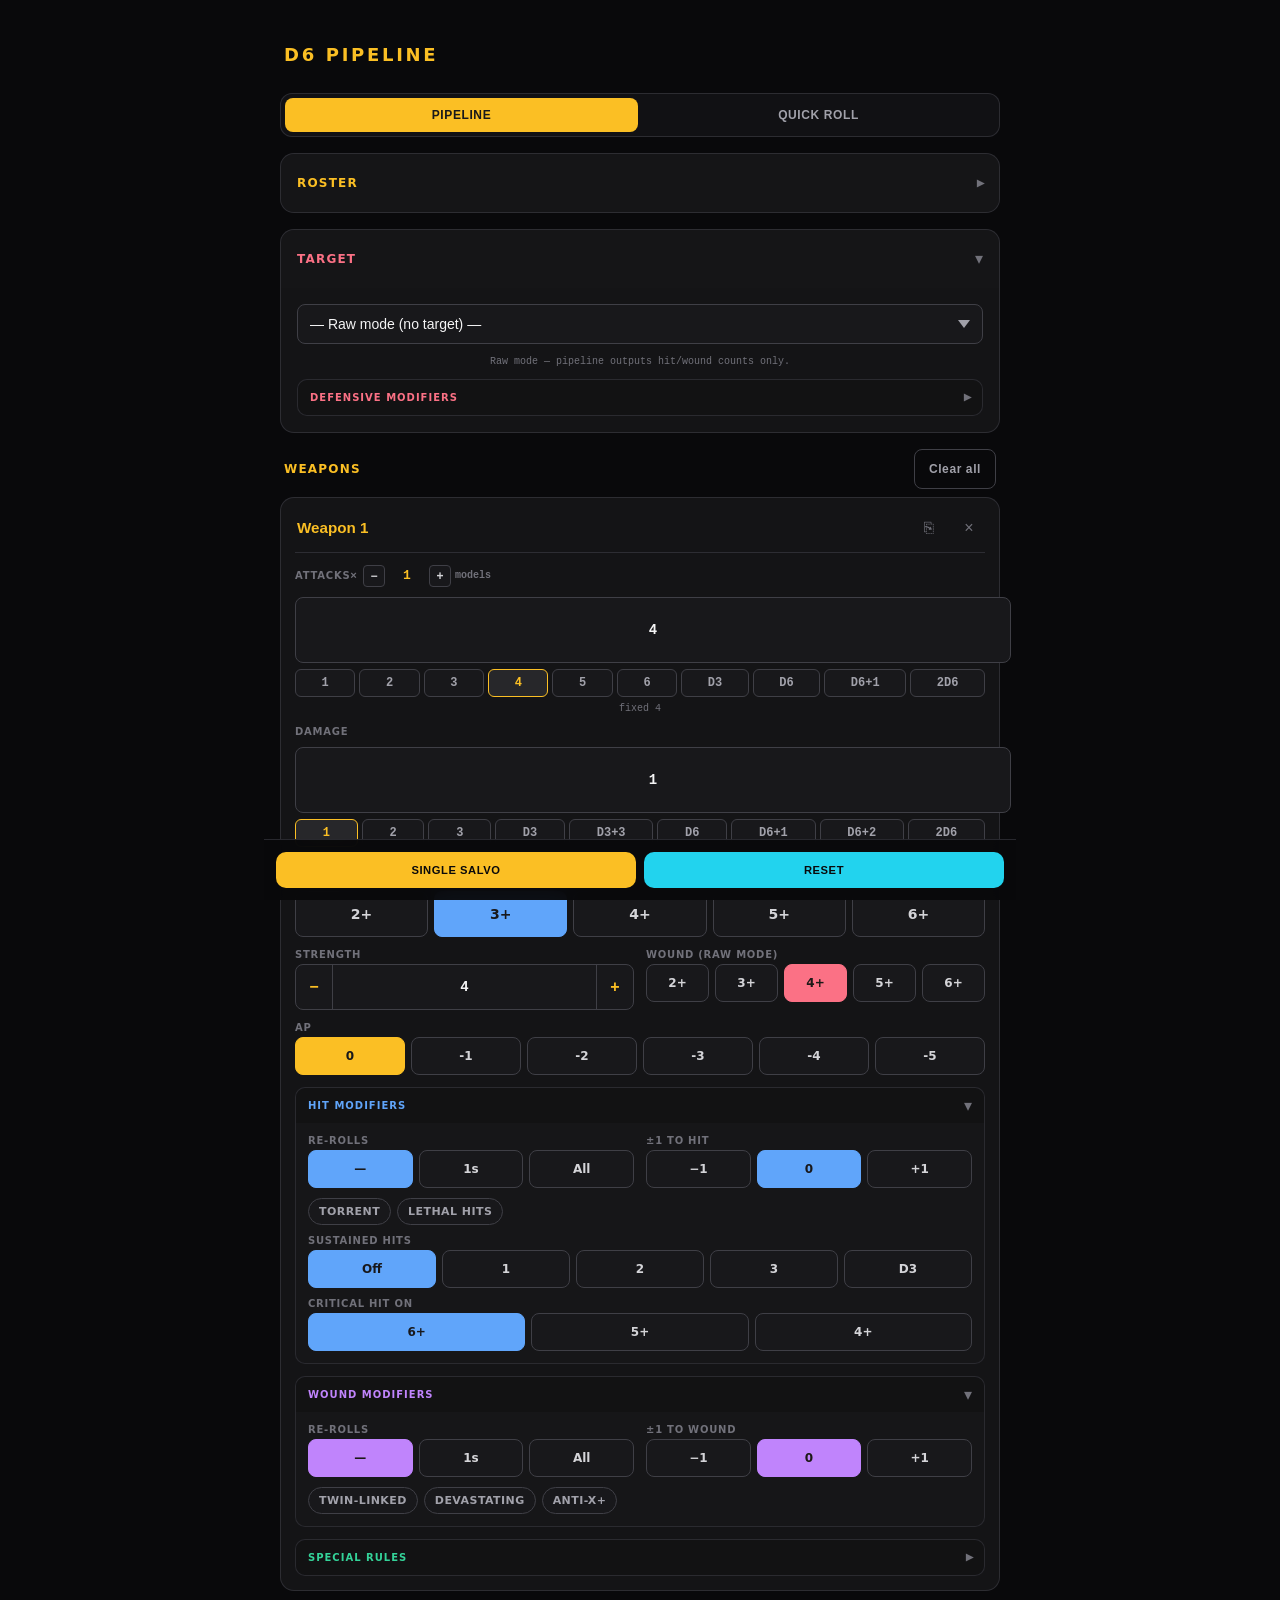
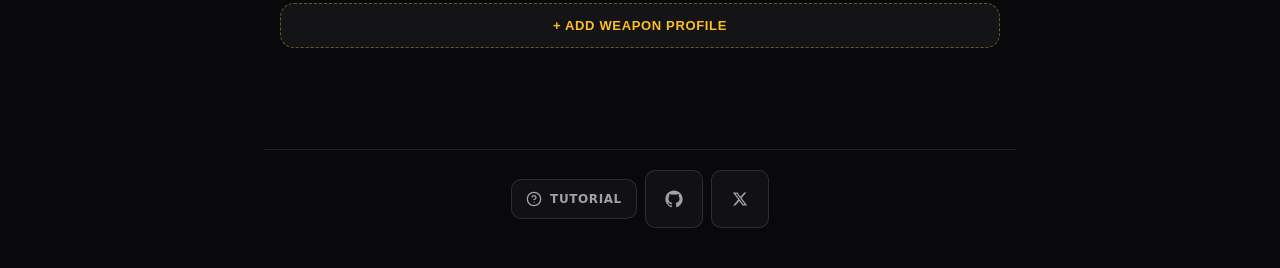
==== index.html @ 372cda3c "fix: icon" ====
<!DOCTYPE html>
<html lang="en">
<head>
  <meta charset="UTF-8">
  <meta name="viewport" content="width=device-width, initial-scale=1.0, viewport-fit=cover">
  <meta name="theme-color" content="#09090b">
  <title>D6 Pipeline — Dice & Damage</title>

  <!-- Browser-tab favicon: SVG for modern browsers, PNG fallback. -->
  <link rel="icon" type="image/svg+xml" href="favicon.svg">
  <link rel="icon" type="image/png" sizes="32x32" href="favicon-32.png">

  <!-- iOS / iPadOS "Add to Home Screen" icon. Apple ignores SVG here and
       applies its own corner mask, so the source is the full-bleed PNG. -->
  <link rel="apple-touch-icon" sizes="180x180" href="icon-180.png">

  <!-- Android Chrome reads the manifest for home-screen install. -->
  <link rel="manifest" href="site.webmanifest">

  <!-- Title shown under the iOS home-screen icon. -->
  <meta name="apple-mobile-web-app-title" content="D6 Pipeline">
  <meta name="apple-mobile-web-app-capable" content="yes">
  <meta name="apple-mobile-web-app-status-bar-style" content="black-translucent">

  <link rel="stylesheet" href="styles.css">
</head>
<body class="minimal-scrollbar">

<main style="max-width: 720px; margin: 0 auto; padding: 1rem;">
  <header style="display:flex; align-items:center; justify-content:space-between; padding: .5rem .25rem 1rem;">
    <h1 style="font-size: 1.125rem; font-weight: 900; letter-spacing: 0.15em; text-transform: uppercase; color: #fbbf24;">D6&nbsp;Pipeline</h1>
  </header>

  <!-- Tabs -->
  <div class="tab-bar" role="tablist" style="margin-bottom: 1rem;">
    <button class="tab-button" data-tab="pipeline" data-active="true" onclick="switchTab('pipeline')">Pipeline</button>
    <button class="tab-button" data-tab="quickroll" data-active="false" onclick="switchTab('quickroll')">Quick Roll</button>
  </div>

  <!-- ===================================================================
       PIPELINE TAB
  ==================================================================== -->
  <div class="tab-panel" data-tab="pipeline" data-active="true">

    <!-- Roster -->
    <section class="section" data-collapsible data-collapsed="true" style="margin-bottom: 1rem;">
      <div class="section-header" onclick="toggleSection(this)">
        <h2>Roster</h2>
        <span class="section-chevron">▾</span>
      </div>
      <div class="section-body">
        <div class="roster-bar">
          <input type="text" id="rosterNameInput" class="text-input" placeholder="e.g. Intercessor Squad" autocomplete="off">
          <div style="display:flex; gap:.375rem;">
            <button class="btn btn-primary" onclick="saveCurrentRoster()">Save</button>
            <button class="btn btn-danger" onclick="deleteCurrentRoster()" title="Delete selected roster">×</button>
          </div>
          <select id="savedRostersSelect" class="select-input" onchange="loadSelectedRoster()">
            <option value="" disabled selected>— Load saved roster —</option>
          </select>
        </div>
      </div>
    </section>

    <!-- Target -->
    <section class="section" data-collapsible data-collapsed="false" style="margin-bottom: 1rem;">
      <div class="section-header" onclick="toggleSection(this)">
        <h2 style="color:#fb7185;">Target</h2>
        <span class="section-chevron">▾</span>
      </div>
      <div class="section-body" style="display:flex; flex-direction:column; gap:.75rem;">
        <div style="display:flex; flex-wrap:wrap; gap:.5rem;">
          <select id="targetUnitSelect" class="select-input" style="flex:1; min-width:180px;" onchange="updateTargetUi()">
            <option value="none">— Raw mode (no target) —</option>
            <!-- Sample presets injected from data/sample-targets.js -->
            <option value="custom">— Custom unit —</option>
          </select>
          <select id="unitSizeSelect" class="select-input" hidden style="flex:1; min-width:140px;" onchange="updateTargetUi()"></select>
        </div>

        <div id="targetStatsDisplay" class="tiny mono muted" style="text-align:center;">Raw mode — pipeline outputs hit/wound counts only.</div>

        <div id="customUnitPanel" hidden style="background: rgba(24,24,27,.6); border: 1px dashed rgba(251,113,133,.3); border-radius: .625rem; padding: .75rem;">
          <div class="grid-3">
            <div>
              <label class="field-label">Name</label>
              <input type="text" id="custName" class="text-input" value="Custom Target">
            </div>
            <div>
              <label class="field-label">Toughness</label>
              <input type="number" id="custT" class="text-input" value="4" min="1" max="20">
            </div>
            <div>
              <label class="field-label">Save +</label>
              <input type="number" id="custSv" class="text-input" value="4" min="2" max="6">
            </div>
            <div>
              <label class="field-label">Invul +</label>
              <input type="number" id="custInv" class="text-input" value="0" min="0" max="6">
            </div>
            <div>
              <label class="field-label">Wounds</label>
              <input type="number" id="custW" class="text-input" value="1" min="1" max="30">
            </div>
            <div>
              <label class="field-label">Classification</label>
              <select id="custType" class="select-input" onchange="toggleCustomSizeField()">
                <option value="squad">Infantry Squad</option>
                <option value="single">Vehicle / Monster</option>
              </select>
            </div>
            <div id="custSizeDiv">
              <label class="field-label">Model Count</label>
              <input type="number" id="custSize" class="text-input" value="5" min="1" max="30">
            </div>
          </div>
        </div>

        <!-- Defensive modifiers expander -->
        <div class="modifier-section" data-collapsible data-collapsed="true">
          <div class="modifier-section-header" onclick="toggleSection(this)">
            <span class="modifier-section-title" style="color:#fb7185;">Defensive Modifiers</span>
            <span class="section-chevron">▾</span>
          </div>
          <div class="modifier-section-body">
            <div class="toggle-row">
              <label class="toggle-pill tone-rose" data-checked="false">
                <input type="checkbox" id="defCover">COVER (+1 sv)
              </label>
              <label class="toggle-pill tone-rose" data-checked="false">
                <input type="checkbox" id="defStealth">STEALTH (−1 hit)
              </label>
              <label class="toggle-pill tone-rose" data-checked="false">
                <input type="checkbox" id="defMinusWound">−1 TO WOUND
              </label>
              <label class="toggle-pill tone-rose" data-checked="false">
                <input type="checkbox" id="defMinusDmg">−1 DAMAGE
              </label>
              <label class="toggle-pill tone-rose" data-checked="false">
                <input type="checkbox" id="defHalveDmg">HALVE DAMAGE
              </label>
            </div>
            <div>
              <label class="field-label">Feel No Pain</label>
              <div class="keypad compact" data-tone="rose">
                <input type="radio" id="defFnp_0" name="defFnp" value="0" checked><label for="defFnp_0">None</label>
                <input type="radio" id="defFnp_6" name="defFnp" value="6"><label for="defFnp_6">6+</label>
                <input type="radio" id="defFnp_5" name="defFnp" value="5"><label for="defFnp_5">5+</label>
                <input type="radio" id="defFnp_4" name="defFnp" value="4"><label for="defFnp_4">4+</label>
                <input type="radio" id="defFnp_3" name="defFnp" value="3"><label for="defFnp_3">3+</label>
              </div>
            </div>
          </div>
        </div>
      </div>
    </section>

    <!-- Weapons -->
    <section style="margin-bottom: 1rem;">
      <div style="display:flex; align-items:center; justify-content:space-between; padding: 0 .25rem .5rem;">
        <h2 style="font-size: .75rem; font-weight: 800; letter-spacing: .1em; text-transform: uppercase; color: #fbbf24;">Weapons</h2>
        <button class="btn btn-ghost" onclick="clearAllWeapons()" title="Remove all weapons">Clear all</button>
      </div>
      <div id="weaponsContainer" style="display:flex; flex-direction:column; gap: .75rem;"></div>
      <button class="add-weapon-btn" style="margin-top:.75rem;" onclick="addWeaponCard()">+ Add Weapon Profile</button>
    </section>

    <!-- Action bar -->
    <div class="action-bar">
      <button class="action-btn primary" onclick="executeSalvo()">Single Salvo</button>
      <button class="action-btn secondary" onclick="resetEngagement()">Reset</button>
    </div>

    <!-- Results -->
    <div id="resultsContainer" hidden style="margin-top: 1.25rem; display:flex; flex-direction:column; gap: 1rem;">
      <div id="targetStatusDashboard"></div>
      <div>
        <h3 style="font-size: .625rem; font-weight: 800; letter-spacing: .1em; text-transform: uppercase; color: #a1a1aa; margin-bottom: .5rem;">Weapon Breakdown</h3>
        <div id="allocationBlocksContainer" style="display:flex; flex-direction:column; gap: .625rem;"></div>
      </div>
      <div>
        <h3 style="font-size: .625rem; font-weight: 800; letter-spacing: .1em; text-transform: uppercase; color: #71717a; margin-bottom: .5rem;">Combat Log</h3>
        <div id="combatLog" class="combat-log minimal-scrollbar"></div>
      </div>
    </div>

  </div>

  <!-- ===================================================================
       QUICK ROLL TAB
  ==================================================================== -->
  <div class="tab-panel" data-tab="quickroll" data-active="false">
    <section class="section" style="margin-bottom: 1rem;">
      <div class="section-body" style="display:flex; flex-direction:column; gap: 1rem;">

        <div>
          <label class="field-label">Number of Dice</label>
          <div style="display:flex; gap:.5rem; align-items:center;">
            <div style="flex:1">
              <input type="range" id="qrCountRange" min="1" max="30" value="6"
                     style="width:100%;"
                     oninput="document.getElementById('qrCount').value = this.value;">
            </div>
            <div style="flex:0 0 90px;">
              <div class="stepper">
                <button type="button" onclick="stepperAdjust(this, -1, 1, 30); document.getElementById('qrCountRange').value = document.getElementById('qrCount').value;">−</button>
                <input type="number" id="qrCount" value="6" min="1" max="30"
                       oninput="document.getElementById('qrCountRange').value = this.value;">
                <button type="button" onclick="stepperAdjust(this, 1, 1, 30); document.getElementById('qrCountRange').value = document.getElementById('qrCount').value;">+</button>
              </div>
            </div>
          </div>
        </div>

        <div>
          <label class="field-label">Die Type</label>
          <div class="keypad compact">
            <input type="radio" id="qrDie_6" name="qrDie" value="6" checked><label for="qrDie_6">D6</label>
            <input type="radio" id="qrDie_3" name="qrDie" value="3"><label for="qrDie_3">D3</label>
          </div>
        </div>

        <div>
          <label class="field-label">Success Target (optional)</label>
          <div class="keypad compact" data-tone="emerald">
            <input type="radio" id="qrTgt_none" name="qrTarget" value="none" checked><label for="qrTgt_none">None</label>
            <input type="radio" id="qrTgt_2" name="qrTarget" value="2"><label for="qrTgt_2">2+</label>
            <input type="radio" id="qrTgt_3" name="qrTarget" value="3"><label for="qrTgt_3">3+</label>
            <input type="radio" id="qrTgt_4" name="qrTarget" value="4"><label for="qrTgt_4">4+</label>
            <input type="radio" id="qrTgt_5" name="qrTarget" value="5"><label for="qrTgt_5">5+</label>
            <input type="radio" id="qrTgt_6" name="qrTarget" value="6"><label for="qrTgt_6">6+</label>
          </div>
        </div>

        <div>
          <label class="field-label">Dice Tray</label>
          <div id="qrTray" class="dice-tray"></div>
          <div id="qrSummary" style="margin-top:.5rem; text-align:center; font-size:.8125rem; color:#d4d4d8;"></div>
        </div>

        <div style="display:grid; grid-template-columns: 1fr 1fr 1fr; gap:.5rem;">
          <button class="action-btn primary" onclick="quickRoll()">Roll</button>
          <button class="action-btn secondary" onclick="quickRerollOnes()">Re-roll 1s</button>
          <button class="action-btn tertiary" onclick="quickRerollFailures()">Re-roll Fails</button>
        </div>

      </div>
    </section>

    <div style="padding: 0 .5rem; font-size:.75rem; color:#71717a; line-height:1.6;">
      <strong style="color:#fbbf24;">Tip:</strong> set a target like 3+ and tap "Re-roll Fails" to simulate a unit re-rolling all failed hits.
      Max-roll dice (6s on D6, 3s on D3) are highlighted as crits.
    </div>
  </div>

</main>

<footer class="app-footer">
  <button class="footer-link" type="button" onclick="openTutorial()" aria-label="Open tutorial">
    <svg viewBox="0 0 24 24" fill="none" stroke="currentColor" stroke-width="2" stroke-linecap="round" stroke-linejoin="round" width="16" height="16" aria-hidden="true">
      <circle cx="12" cy="12" r="10"></circle>
      <path d="M9.09 9a3 3 0 0 1 5.83 1c0 2-3 3-3 3"></path>
      <line x1="12" y1="17" x2="12.01" y2="17"></line>
    </svg>
    Tutorial
  </button>
  <a class="footer-link icon-only" href="https://github.com/stevanlohja/D6-Pipeline" target="_blank" rel="noopener noreferrer" aria-label="View source on GitHub" title="Source on GitHub">
    <svg viewBox="0 0 24 24" fill="currentColor" width="18" height="18" aria-hidden="true">
      <path d="M12 .5C5.65.5.5 5.65.5 12c0 5.08 3.29 9.39 7.86 10.92.58.1.79-.25.79-.55 0-.27-.01-.99-.02-1.94-3.2.7-3.87-1.54-3.87-1.54-.52-1.32-1.27-1.67-1.27-1.67-1.04-.71.08-.7.08-.7 1.15.08 1.76 1.18 1.76 1.18 1.02 1.75 2.68 1.24 3.34.95.1-.74.4-1.24.72-1.53-2.55-.29-5.24-1.28-5.24-5.69 0-1.26.45-2.29 1.18-3.1-.12-.29-.51-1.46.11-3.04 0 0 .97-.31 3.18 1.18a11 11 0 0 1 5.78 0c2.2-1.49 3.17-1.18 3.17-1.18.63 1.58.24 2.75.12 3.04.73.81 1.17 1.84 1.17 3.1 0 4.42-2.69 5.39-5.25 5.68.41.36.78 1.06.78 2.13 0 1.54-.01 2.77-.01 3.15 0 .3.21.66.8.55C20.21 21.39 23.5 17.08 23.5 12 23.5 5.65 18.35.5 12 .5Z"/>
    </svg>
  </a>
  <a class="footer-link icon-only" href="https://x.com/stevanlohja" target="_blank" rel="noopener noreferrer" aria-label="Follow Stevan Lohja on X" title="Follow @stevanlohja on X">
    <svg viewBox="0 0 24 24" fill="currentColor" width="16" height="16" aria-hidden="true">
      <path d="M18.244 2.25h3.308l-7.227 8.26 8.502 11.24H16.17l-5.214-6.817L4.99 21.75H1.68l7.73-8.835L1.254 2.25H8.08l4.713 6.231 5.45-6.231Zm-1.16 17.52h1.833L7.084 4.126H5.117L17.083 19.77Z"/>
    </svg>
  </a>
</footer>

<dialog id="tutorialDialog" class="tutorial-dialog">
  <div class="tutorial-content">
    <header class="tutorial-header">
      <h2>Welcome to D6 Pipeline</h2>
      <button class="tutorial-close" type="button" onclick="closeTutorial()" aria-label="Close tutorial">×</button>
    </header>

    <p class="tutorial-intro">A companion app for Warhammer 40k that resolves attack pipelines so you can spend less time on math and more time on the table. Universal core mechanics — works for any army, any edition.</p>

    <section>
      <h3>Quick start</h3>
      <ol>
        <li><strong>Pick a target</strong> at the top — a preset, a custom unit, or <em>Raw mode</em> for hit/wound counts only.</li>
        <li><strong>Set up a weapon</strong> — Attacks, Damage, BS, Strength, AP. If multiple models in your unit fire the same weapon, bump the <code>× N models</code> stepper next to "Attacks."</li>
        <li>Tap <strong>Single Salvo</strong>. Each tap fires another salvo at the same target — damage accumulates until the unit drops or you press <strong>Reset</strong>.</li>
      </ol>
    </section>

    <section>
      <h3>Good to know</h3>
      <ul>
        <li>The <strong>Quick Roll</strong> tab is for moments when you just need to throw dice against a target.</li>
        <li>Hit and wound modifiers cap at ±1 and re-rolls happen <em>before</em> modifiers, per the Core Rules.</li>
        <li>Save a roster by name under <strong>Roster</strong> — it persists locally on this device.</li>
        <li>Toggle <strong>Cover</strong>, <strong>Stealth</strong>, <strong>Feel No Pain</strong>, and other defensive abilities in <em>Defensive Modifiers</em>.</li>
      </ul>
    </section>

    <button class="action-btn primary tutorial-cta" type="button" onclick="closeTutorial()" autofocus>Got it</button>
  </div>
</dialog>

<div id="toastContainer" class="toast-container"></div>

<script src="data/sample-targets.js"></script>
<script src="app.js"></script>
</body>
</html>
---- styles.css ----
/* ===== Base ===== */
html, body { background: #09090b; }
body {
  font-family: ui-sans-serif, system-ui, -apple-system, "Segoe UI", Roboto, sans-serif;
  color: #f4f4f5;
  -webkit-tap-highlight-color: transparent;
}

/* Minimal scrollbar */
.minimal-scrollbar::-webkit-scrollbar { width: 6px; height: 6px; }
.minimal-scrollbar::-webkit-scrollbar-thumb { background: #3f3f46; border-radius: 3px; }
.minimal-scrollbar::-webkit-scrollbar-track { background: transparent; }

/* ===== Section card ===== */
.section {
  background: rgba(39, 39, 42, 0.4);
  border: 1px solid rgba(63, 63, 70, 0.6);
  border-radius: 0.875rem;
  overflow: hidden;
}
.section-header {
  display: flex;
  align-items: center;
  justify-content: space-between;
  padding: 0.75rem 1rem;
  cursor: pointer;
  user-select: none;
  background: rgba(24, 24, 27, 0.4);
}
.section-header h2 {
  font-size: 0.75rem;
  font-weight: 800;
  letter-spacing: 0.1em;
  text-transform: uppercase;
  color: #fbbf24;
}
.section-body { padding: 1rem; }
.section[data-collapsed="true"] .section-body { display: none; }
.section[data-collapsed="true"] .section-chevron { transform: rotate(-90deg); }
.section-chevron { transition: transform 150ms ease; color: #71717a; }

/* ===== Tabs ===== */
.tab-bar {
  display: flex;
  background: rgba(24, 24, 27, 0.6);
  border: 1px solid rgba(63, 63, 70, 0.6);
  border-radius: 0.75rem;
  padding: 0.25rem;
  gap: 0.25rem;
}
.tab-button {
  flex: 1;
  padding: 0.625rem 0.75rem;
  font-size: 0.75rem;
  font-weight: 800;
  letter-spacing: 0.05em;
  text-transform: uppercase;
  color: #a1a1aa;
  background: transparent;
  border: none;
  border-radius: 0.5rem;
  cursor: pointer;
  transition: background 120ms ease, color 120ms ease;
}
.tab-button[data-active="true"] {
  background: #fbbf24;
  color: #18181b;
}
.tab-button:not([data-active="true"]):hover {
  background: rgba(63, 63, 70, 0.4);
  color: #f4f4f5;
}
.tab-panel { display: none; }
.tab-panel[data-active="true"] { display: block; }

/* ===== Keypad (radio chips) =====
   Used for any 1-6 / discrete selector that benefits from tap targets.
*/
.keypad {
  display: grid;
  grid-auto-flow: column;
  grid-auto-columns: minmax(0, 1fr);
  gap: 0.375rem;
}
.keypad input[type="radio"] {
  position: absolute;
  opacity: 0;
  pointer-events: none;
}
.keypad label {
  display: flex;
  align-items: center;
  justify-content: center;
  min-height: 44px;
  padding: 0 0.25rem;
  background: #18181b;
  border: 1px solid #3f3f46;
  border-radius: 0.5rem;
  color: #d4d4d8;
  font-weight: 700;
  font-size: 0.875rem;
  cursor: pointer;
  user-select: none;
  transition: background 100ms ease, color 100ms ease, border-color 100ms ease;
}
.keypad label:hover { background: #27272a; }
.keypad input[type="radio"]:checked + label {
  background: #fbbf24;
  color: #18181b;
  border-color: #fbbf24;
}
.keypad input[type="radio"]:focus-visible + label {
  outline: 2px solid #60a5fa;
  outline-offset: 2px;
}

/* Compact keypad variant (smaller buttons) */
.keypad.compact label { min-height: 36px; font-size: 0.75rem; }

/* Tone variants — recolor the checked state */
.keypad[data-tone="blue"] input[type="radio"]:checked + label { background: #60a5fa; border-color: #60a5fa; }
.keypad[data-tone="rose"] input[type="radio"]:checked + label { background: #fb7185; border-color: #fb7185; color: #1c1917; }
.keypad[data-tone="purple"] input[type="radio"]:checked + label { background: #c084fc; border-color: #c084fc; color: #1c1917; }
.keypad[data-tone="emerald"] input[type="radio"]:checked + label { background: #34d399; border-color: #34d399; color: #052e16; }

/* ===== Dice input =====
   Free-text dice expression input with a row of preset chips below.
*/
.dice-input {
  display: flex;
  flex-direction: column;
  gap: 0.375rem;
}
.dice-input-field {
  width: 100%;
  background: #18181b;
  border: 1px solid #3f3f46;
  border-radius: 0.5rem;
  padding: 0.625rem 0.75rem;
  color: #f4f4f5;
  font-family: ui-monospace, SFMono-Regular, Menlo, monospace;
  font-size: 0.875rem;
  font-weight: 600;
  text-align: center;
  outline: none;
  min-height: 44px;
}
.dice-input-field:focus { border-color: #fbbf24; }
.dice-input-field[data-invalid="true"] { border-color: #fb7185; color: #fb7185; }
.dice-input-chips {
  display: flex;
  flex-wrap: wrap;
  gap: 0.25rem;
}
.dice-chip {
  flex: 1 1 auto;
  min-width: 44px;
  padding: 0.375rem 0.5rem;
  background: #18181b;
  border: 1px solid #3f3f46;
  border-radius: 0.375rem;
  color: #a1a1aa;
  font-family: ui-monospace, SFMono-Regular, Menlo, monospace;
  font-size: 0.75rem;
  font-weight: 600;
  cursor: pointer;
  transition: background 100ms ease, color 100ms ease;
}
.dice-chip:hover { background: #27272a; color: #f4f4f5; }
.dice-chip[data-active="true"] {
  background: #27272a;
  color: #fbbf24;
  border-color: #fbbf24;
}
.dice-meta {
  font-size: 0.625rem;
  color: #71717a;
  text-align: center;
  font-family: ui-monospace, monospace;
}

/* Inline "× N models" stepper attached to the Attacks field label. Each
   model rolls the Attacks expression independently per Core Rules; this
   control sets how many models in the unit are firing this weapon. */
.dice-input-labelrow {
  display: flex;
  align-items: center;
  justify-content: space-between;
  gap: 0.5rem;
}
.models-firing {
  display: inline-flex;
  align-items: center;
  gap: 0.25rem;
  font-family: ui-monospace, SFMono-Regular, Menlo, monospace;
  font-size: 0.6875rem;
  color: #a1a1aa;
  text-transform: none;
  letter-spacing: 0;
}
.models-firing .mf-x { color: #71717a; padding-right: 0.125rem; }
.models-firing .mf-btn {
  width: 22px;
  height: 22px;
  border: 1px solid #3f3f46;
  background: #18181b;
  border-radius: 0.25rem;
  color: #d4d4d8;
  font-weight: 700;
  cursor: pointer;
  font-size: 0.75rem;
  line-height: 1;
  padding: 0;
}
.models-firing .mf-btn:hover { background: #27272a; color: #fbbf24; }
.models-firing .mf-input {
  width: 32px;
  text-align: center;
  background: transparent;
  border: none;
  outline: none;
  color: #fbbf24;
  font-weight: 700;
  font-family: inherit;
  font-size: 0.8125rem;
  -moz-appearance: textfield;
}
.models-firing .mf-input::-webkit-outer-spin-button,
.models-firing .mf-input::-webkit-inner-spin-button { -webkit-appearance: none; margin: 0; }
.models-firing .mf-label { color: #71717a; font-size: 0.625rem; }

/* ===== Stepper (for integer fields like Strength, Wounds) ===== */
.stepper {
  display: flex;
  align-items: stretch;
  background: #18181b;
  border: 1px solid #3f3f46;
  border-radius: 0.5rem;
  overflow: hidden;
  min-height: 44px;
}
.stepper button {
  flex: 0 0 auto;
  width: 36px;
  background: transparent;
  border: none;
  color: #fbbf24;
  font-weight: 700;
  font-size: 1rem;
  cursor: pointer;
}
.stepper button:hover { background: #27272a; }
.stepper button:active { background: #3f3f46; }
.stepper input {
  flex: 1 1 auto;
  min-width: 0;
  background: transparent;
  border: none;
  border-left: 1px solid #3f3f46;
  border-right: 1px solid #3f3f46;
  color: #f4f4f5;
  font-weight: 600;
  font-size: 0.875rem;
  text-align: center;
  outline: none;
  font-family: ui-monospace, monospace;
}
/* hide spinners */
.stepper input::-webkit-outer-spin-button,
.stepper input::-webkit-inner-spin-button {
  -webkit-appearance: none;
  margin: 0;
}
.stepper input[type=number] { -moz-appearance: textfield; }

/* ===== Field labels ===== */
.field-label {
  display: block;
  font-size: 0.625rem;
  font-weight: 800;
  letter-spacing: 0.075em;
  text-transform: uppercase;
  color: #71717a;
  margin-bottom: 0.25rem;
}

/* ===== Weapon card ===== */
.weapon-card {
  background: rgba(39, 39, 42, 0.4);
  border: 1px solid rgba(63, 63, 70, 0.6);
  border-radius: 0.875rem;
  padding: 0.875rem;
  display: flex;
  flex-direction: column;
  gap: 0.75rem;
}
.weapon-header {
  display: flex;
  align-items: center;
  gap: 0.5rem;
  padding-bottom: 0.5rem;
  border-bottom: 1px solid rgba(63, 63, 70, 0.6);
}
.weapon-name-input {
  flex: 1;
  background: transparent;
  border: none;
  outline: none;
  color: #fbbf24;
  font-weight: 800;
  font-size: 0.95rem;
}
.weapon-name-input:focus { background: rgba(24, 24, 27, 0.6); border-radius: 0.25rem; padding-left: 0.25rem; }

.weapon-action-btn {
  flex: 0 0 auto;
  width: 32px;
  height: 32px;
  background: transparent;
  border: none;
  color: #71717a;
  font-size: 1rem;
  cursor: pointer;
  border-radius: 0.375rem;
  transition: background 100ms ease, color 100ms ease;
}
.weapon-action-btn:hover { background: rgba(244, 63, 94, 0.1); color: #fb7185; }
.weapon-action-btn.clone:hover { background: rgba(96, 165, 250, 0.1); color: #60a5fa; }

/* Modifier subsection */
.modifier-section {
  background: rgba(24, 24, 27, 0.6);
  border: 1px solid rgba(63, 63, 70, 0.5);
  border-radius: 0.625rem;
  overflow: hidden;
}
.modifier-section-header {
  display: flex;
  align-items: center;
  justify-content: space-between;
  padding: 0.5rem 0.75rem;
  cursor: pointer;
  user-select: none;
  background: rgba(0, 0, 0, 0.2);
}
.modifier-section-title {
  font-size: 0.625rem;
  font-weight: 800;
  letter-spacing: 0.1em;
  text-transform: uppercase;
}
.modifier-section-title.hit { color: #60a5fa; }
.modifier-section-title.wound { color: #c084fc; }
.modifier-section-title.special { color: #34d399; }
.modifier-section[data-collapsed="true"] .modifier-section-body { display: none; }
.modifier-section[data-collapsed="true"] .section-chevron { transform: rotate(-90deg); }
.modifier-section-body {
  padding: 0.75rem;
  display: flex;
  flex-direction: column;
  gap: 0.625rem;
}

/* Toggle pill (checkbox styled as pill) */
.toggle-row {
  display: flex;
  flex-wrap: wrap;
  gap: 0.375rem;
}
.toggle-pill {
  display: inline-flex;
  align-items: center;
  gap: 0.25rem;
  padding: 0.375rem 0.625rem;
  background: #18181b;
  border: 1px solid #3f3f46;
  border-radius: 9999px;
  color: #a1a1aa;
  font-size: 0.6875rem;
  font-weight: 700;
  letter-spacing: 0.04em;
  cursor: pointer;
  user-select: none;
  transition: background 100ms ease, color 100ms ease, border-color 100ms ease;
}
.toggle-pill:hover { background: #27272a; }
.toggle-pill input[type="checkbox"] {
  position: absolute;
  opacity: 0;
  pointer-events: none;
}
.toggle-pill[data-checked="true"] {
  background: rgba(251, 191, 36, 0.15);
  border-color: #fbbf24;
  color: #fbbf24;
}
.toggle-pill[data-checked="true"].tone-blue { background: rgba(96, 165, 250, 0.15); border-color: #60a5fa; color: #60a5fa; }
.toggle-pill[data-checked="true"].tone-purple { background: rgba(192, 132, 252, 0.15); border-color: #c084fc; color: #c084fc; }
.toggle-pill[data-checked="true"].tone-emerald { background: rgba(52, 211, 153, 0.15); border-color: #34d399; color: #34d399; }
.toggle-pill[data-checked="true"].tone-rose { background: rgba(251, 113, 133, 0.15); border-color: #fb7185; color: #fb7185; }

/* Sub-control that appears when a toggle is on */
.sub-control {
  background: rgba(24, 24, 27, 0.7);
  border: 1px solid rgba(63, 63, 70, 0.4);
  border-radius: 0.5rem;
  padding: 0.5rem 0.625rem;
  margin-top: 0.375rem;
  display: flex;
  align-items: center;
  gap: 0.5rem;
}
.sub-control[data-hidden="true"] { display: none; }
.sub-control-label { font-size: 0.6875rem; color: #a1a1aa; font-weight: 600; }

/* ===== Sticky action bar ===== */
.action-bar {
  position: sticky;
  bottom: 0;
  z-index: 20;
  background: rgba(9, 9, 11, 0.95);
  backdrop-filter: blur(12px);
  -webkit-backdrop-filter: blur(12px);
  border-top: 1px solid rgba(63, 63, 70, 0.6);
  padding: 0.75rem;
  margin: 0 -1rem -1rem -1rem;
  display: grid;
  grid-template-columns: 1fr 1fr;
  gap: 0.5rem;
}
.action-btn {
  padding: 0.75rem 0.5rem;
  border: none;
  border-radius: 0.625rem;
  font-weight: 800;
  font-size: 0.7rem;
  letter-spacing: 0.05em;
  text-transform: uppercase;
  cursor: pointer;
  transition: transform 100ms ease, filter 100ms ease;
  color: #09090b;
  line-height: 1.1;
}
.action-btn:hover { filter: brightness(1.1); }
.action-btn:active { transform: scale(0.97); }
.action-btn.primary { background: #fbbf24; }
.action-btn.secondary { background: #22d3ee; }
.action-btn.tertiary { background: #a78bfa; }

/* ===== Results ===== */
.target-status-card {
  border-radius: 0.875rem;
  padding: 1rem;
  text-align: center;
  margin-bottom: 1rem;
  border-width: 1px;
  border-style: solid;
}
.target-status-card.survived { background: #042f2e; border-color: #10b981; color: #d1fae5; }
.target-status-card.destroyed { background: #450a0a; border-color: #f43f5e; color: #fecaca; }
.target-status-card h3 { font-weight: 900; font-size: 1.125rem; text-transform: uppercase; letter-spacing: 0.05em; margin-bottom: 0.25rem; }

.allocation-card {
  background: rgba(39, 39, 42, 0.6);
  border: 1px solid rgba(63, 63, 70, 0.6);
  border-radius: 0.875rem;
  padding: 1rem;
  display: flex;
  flex-direction: column;
  gap: 0.5rem;
}
.allocation-header { display: flex; justify-content: space-between; align-items: baseline; padding-bottom: 0.5rem; border-bottom: 1px solid rgba(63, 63, 70, 0.5); font-weight: 800; font-size: 0.875rem; }
.alloc-row { display: flex; justify-content: space-between; font-size: 0.8125rem; }
.alloc-row.sub { font-size: 0.75rem; color: #71717a; padding-left: 0.75rem; }
.alloc-row.headline { background: rgba(244, 63, 94, 0.1); border: 1px solid rgba(244, 63, 94, 0.3); padding: 0.5rem 0.625rem; border-radius: 0.5rem; font-weight: 800; color: #fb7185; }
.alloc-row.headline.empty { background: rgba(63, 63, 70, 0.3); border-color: rgba(63, 63, 70, 0.5); color: #a1a1aa; }
.alloc-row.dev { color: #c084fc; }

.combat-log {
  background: #09090b;
  border: 1px solid rgba(63, 63, 70, 0.6);
  border-radius: 0.75rem;
  padding: 0.75rem;
  font-family: ui-monospace, monospace;
  font-size: 0.6875rem;
  color: #a1a1aa;
  max-height: 12rem;
  overflow-y: auto;
  line-height: 1.6;
}
.combat-log .round { color: #fbbf24; font-weight: 700; margin-top: 0.25rem; }
.combat-log .weapon { color: #60a5fa; }
.combat-log .crit { color: #c084fc; }
.combat-log .fail { color: #fb7185; }

/* ===== Toast ===== */
.toast-container {
  position: fixed;
  bottom: 1rem;
  left: 50%;
  transform: translateX(-50%);
  display: flex;
  flex-direction: column;
  gap: 0.5rem;
  z-index: 100;
  pointer-events: none;
}
.toast {
  background: #18181b;
  border: 1px solid #3f3f46;
  border-radius: 0.5rem;
  padding: 0.625rem 1rem;
  font-size: 0.8125rem;
  font-weight: 600;
  color: #f4f4f5;
  box-shadow: 0 10px 25px rgba(0,0,0,0.4);
  animation: toast-in 200ms ease;
  pointer-events: auto;
}
.toast.success { border-color: #10b981; color: #6ee7b7; }
.toast.error { border-color: #f43f5e; color: #fda4af; }
.toast.warn { border-color: #f59e0b; color: #fcd34d; }
@keyframes toast-in {
  from { opacity: 0; transform: translateY(8px); }
  to { opacity: 1; transform: translateY(0); }
}

/* ===== Quick Roll ===== */
.dice-tray {
  display: flex;
  flex-wrap: wrap;
  gap: 0.5rem;
  padding: 1rem;
  background: rgba(24, 24, 27, 0.6);
  border: 1px solid rgba(63, 63, 70, 0.5);
  border-radius: 0.875rem;
  min-height: 96px;
}
.die {
  width: 44px;
  height: 44px;
  display: flex;
  align-items: center;
  justify-content: center;
  background: #18181b;
  border: 2px solid #3f3f46;
  border-radius: 0.5rem;
  font-family: ui-monospace, monospace;
  font-weight: 800;
  font-size: 1.125rem;
  color: #d4d4d8;
  animation: die-pop 200ms ease;
}
.die.success { border-color: #34d399; color: #34d399; background: rgba(52, 211, 153, 0.1); }
.die.fail { border-color: #71717a; color: #71717a; background: rgba(63, 63, 70, 0.3); }
.die.crit { border-color: #fbbf24; color: #fbbf24; background: rgba(251, 191, 36, 0.15); box-shadow: 0 0 8px rgba(251, 191, 36, 0.3); }
.die.one { border-color: #fb7185; color: #fb7185; background: rgba(251, 113, 133, 0.1); }
@keyframes die-pop {
  from { opacity: 0; transform: scale(0.8); }
  to { opacity: 1; transform: scale(1); }
}

/* ===== Roster bar ===== */
.roster-bar {
  display: grid;
  grid-template-columns: 1fr;
  gap: 0.5rem;
}
@media (min-width: 640px) {
  .roster-bar {
    grid-template-columns: 1fr auto 1fr;
    align-items: center;
  }
}
.text-input {
  width: 100%;
  background: #18181b;
  border: 1px solid #3f3f46;
  border-radius: 0.5rem;
  padding: 0.5rem 0.75rem;
  color: #f4f4f5;
  font-size: 0.875rem;
  outline: none;
  min-height: 40px;
}
.text-input:focus { border-color: #fbbf24; }
.select-input {
  width: 100%;
  background: #18181b;
  border: 1px solid #3f3f46;
  border-radius: 0.5rem;
  padding: 0.5rem 0.75rem;
  color: #f4f4f5;
  font-size: 0.875rem;
  outline: none;
  min-height: 40px;
  -webkit-appearance: none;
  appearance: none;
  background-image: url("data:image/svg+xml,%3Csvg xmlns='http://www.w3.org/2000/svg' width='12' height='8' viewBox='0 0 12 8'%3E%3Cpath fill='%23a1a1aa' d='M6 8L0 0h12z'/%3E%3C/svg%3E");
  background-repeat: no-repeat;
  background-position: right 0.75rem center;
  padding-right: 2rem;
}
.btn {
  display: inline-flex;
  align-items: center;
  justify-content: center;
  gap: 0.25rem;
  padding: 0.5rem 0.875rem;
  border: 1px solid transparent;
  border-radius: 0.5rem;
  font-size: 0.75rem;
  font-weight: 800;
  letter-spacing: 0.05em;
  cursor: pointer;
  min-height: 40px;
  transition: filter 100ms ease;
}
.btn:hover { filter: brightness(1.1); }
.btn.btn-primary { background: #fbbf24; color: #09090b; }
.btn.btn-ghost { background: transparent; color: #a1a1aa; border-color: #3f3f46; }
.btn.btn-ghost:hover { color: #f4f4f5; }
.btn.btn-danger { background: transparent; color: #fb7185; border-color: rgba(251, 113, 133, 0.4); }

/* Add weapon button */
.add-weapon-btn {
  width: 100%;
  padding: 0.875rem;
  background: rgba(39, 39, 42, 0.4);
  border: 1px dashed rgba(251, 191, 36, 0.4);
  border-radius: 0.875rem;
  color: #fbbf24;
  font-weight: 800;
  font-size: 0.8125rem;
  letter-spacing: 0.05em;
  text-transform: uppercase;
  cursor: pointer;
  transition: background 100ms ease;
}
.add-weapon-btn:hover { background: rgba(39, 39, 42, 0.7); }

/* ===== Layout utilities ===== */
.grid-2 {
  display: grid;
  grid-template-columns: 1fr 1fr;
  gap: 0.75rem;
}
.grid-3 {
  display: grid;
  grid-template-columns: repeat(3, 1fr);
  gap: 0.5rem;
}
/* Grid items default to min-width:auto, which lets descendants force the
   track wider than 1fr (the Damage column's chip row was overflowing the
   weapon-card border on narrow viewports). Forcing min-width:0 lets the
   column shrink and the chips wrap inside its bounds. */
.grid-2 > *, .grid-3 > * { min-width: 0; }
.dice-input { min-width: 0; }
@media (max-width: 380px) {
  .grid-2 { grid-template-columns: 1fr; }
}

/* ===== Misc ===== */
.muted { color: #71717a; }
.small { font-size: 0.75rem; }
.tiny { font-size: 0.625rem; }
.mono { font-family: ui-monospace, monospace; }

.divider {
  height: 1px;
  background: rgba(63, 63, 70, 0.5);
  margin: 0.5rem 0;
}

.empty-state {
  padding: 2rem 1rem;
  text-align: center;
  color: #71717a;
  font-size: 0.875rem;
}

/* Hide when collapsed */
[hidden] { display: none !important; }

/* ===== App footer (Tutorial + social links) ===== */
.app-footer {
  max-width: 720px;
  margin: 1.5rem auto 0;
  padding: 1.25rem 1rem 2rem;
  display: flex;
  align-items: center;
  justify-content: center;
  gap: 0.5rem;
  flex-wrap: wrap;
  border-top: 1px solid rgba(63, 63, 70, 0.4);
}
.footer-link {
  display: inline-flex;
  align-items: center;
  justify-content: center;
  gap: 0.5rem;
  min-height: 40px;
  padding: 0.5rem 0.875rem;
  background: rgba(24, 24, 27, 0.6);
  border: 1px solid rgba(63, 63, 70, 0.6);
  border-radius: 0.625rem;
  color: #a1a1aa;
  font-family: inherit;
  font-size: 0.75rem;
  font-weight: 700;
  letter-spacing: 0.05em;
  text-transform: uppercase;
  text-decoration: none;
  cursor: pointer;
  transition: background 100ms ease, color 100ms ease, border-color 100ms ease;
}
.footer-link.icon-only { padding: 0.5rem; min-width: 40px; }
.footer-link:hover, .footer-link:focus-visible {
  background: rgba(39, 39, 42, 0.9);
  color: #fbbf24;
  border-color: rgba(251, 191, 36, 0.6);
  outline: none;
}
.footer-link svg { display: block; }

/* ===== Tutorial dialog ===== */
.tutorial-dialog {
  background: #18181b;
  border: 1px solid rgba(63, 63, 70, 0.8);
  border-radius: 1rem;
  padding: 0;
  max-width: 480px;
  width: calc(100% - 2rem);
  max-height: calc(100vh - 4rem);
  color: #e4e4e7;
  box-shadow: 0 24px 56px rgba(0, 0, 0, 0.5);
  overflow: hidden;
}
.tutorial-dialog::backdrop {
  background: rgba(0, 0, 0, 0.7);
  backdrop-filter: blur(4px);
  -webkit-backdrop-filter: blur(4px);
}
.tutorial-content {
  padding: 1.25rem 1.25rem 1.5rem;
  display: flex;
  flex-direction: column;
  gap: 1rem;
  max-height: calc(100vh - 4rem);
  overflow-y: auto;
}
.tutorial-header {
  display: flex;
  align-items: center;
  justify-content: space-between;
  gap: 1rem;
}
.tutorial-header h2 {
  margin: 0;
  font-size: 1rem;
  font-weight: 900;
  letter-spacing: 0.1em;
  text-transform: uppercase;
  color: #fbbf24;
}
.tutorial-close {
  flex: 0 0 auto;
  width: 32px;
  height: 32px;
  background: transparent;
  border: none;
  border-radius: 0.5rem;
  color: #71717a;
  font-size: 1.5rem;
  line-height: 1;
  cursor: pointer;
  padding: 0;
}
.tutorial-close:hover { background: rgba(63, 63, 70, 0.5); color: #f4f4f5; }
.tutorial-intro {
  margin: 0;
  font-size: 0.875rem;
  line-height: 1.55;
  color: #d4d4d8;
}
.tutorial-content section h3 {
  margin: 0 0 0.5rem;
  font-size: 0.6875rem;
  font-weight: 800;
  letter-spacing: 0.1em;
  text-transform: uppercase;
  color: #fb7185;
}
.tutorial-content ol, .tutorial-content ul {
  margin: 0;
  padding-left: 1.25rem;
  font-size: 0.8125rem;
  line-height: 1.65;
  color: #d4d4d8;
}
.tutorial-content li + li { margin-top: 0.5rem; }
.tutorial-content strong { color: #f4f4f5; }
.tutorial-content em { color: #fbbf24; font-style: normal; }
.tutorial-content code {
  background: rgba(63, 63, 70, 0.5);
  padding: 0.0625rem 0.375rem;
  border-radius: 0.25rem;
  font-family: ui-monospace, SFMono-Regular, Menlo, monospace;
  font-size: 0.75rem;
  color: #fbbf24;
}
.tutorial-cta { margin-top: 0.25rem; }
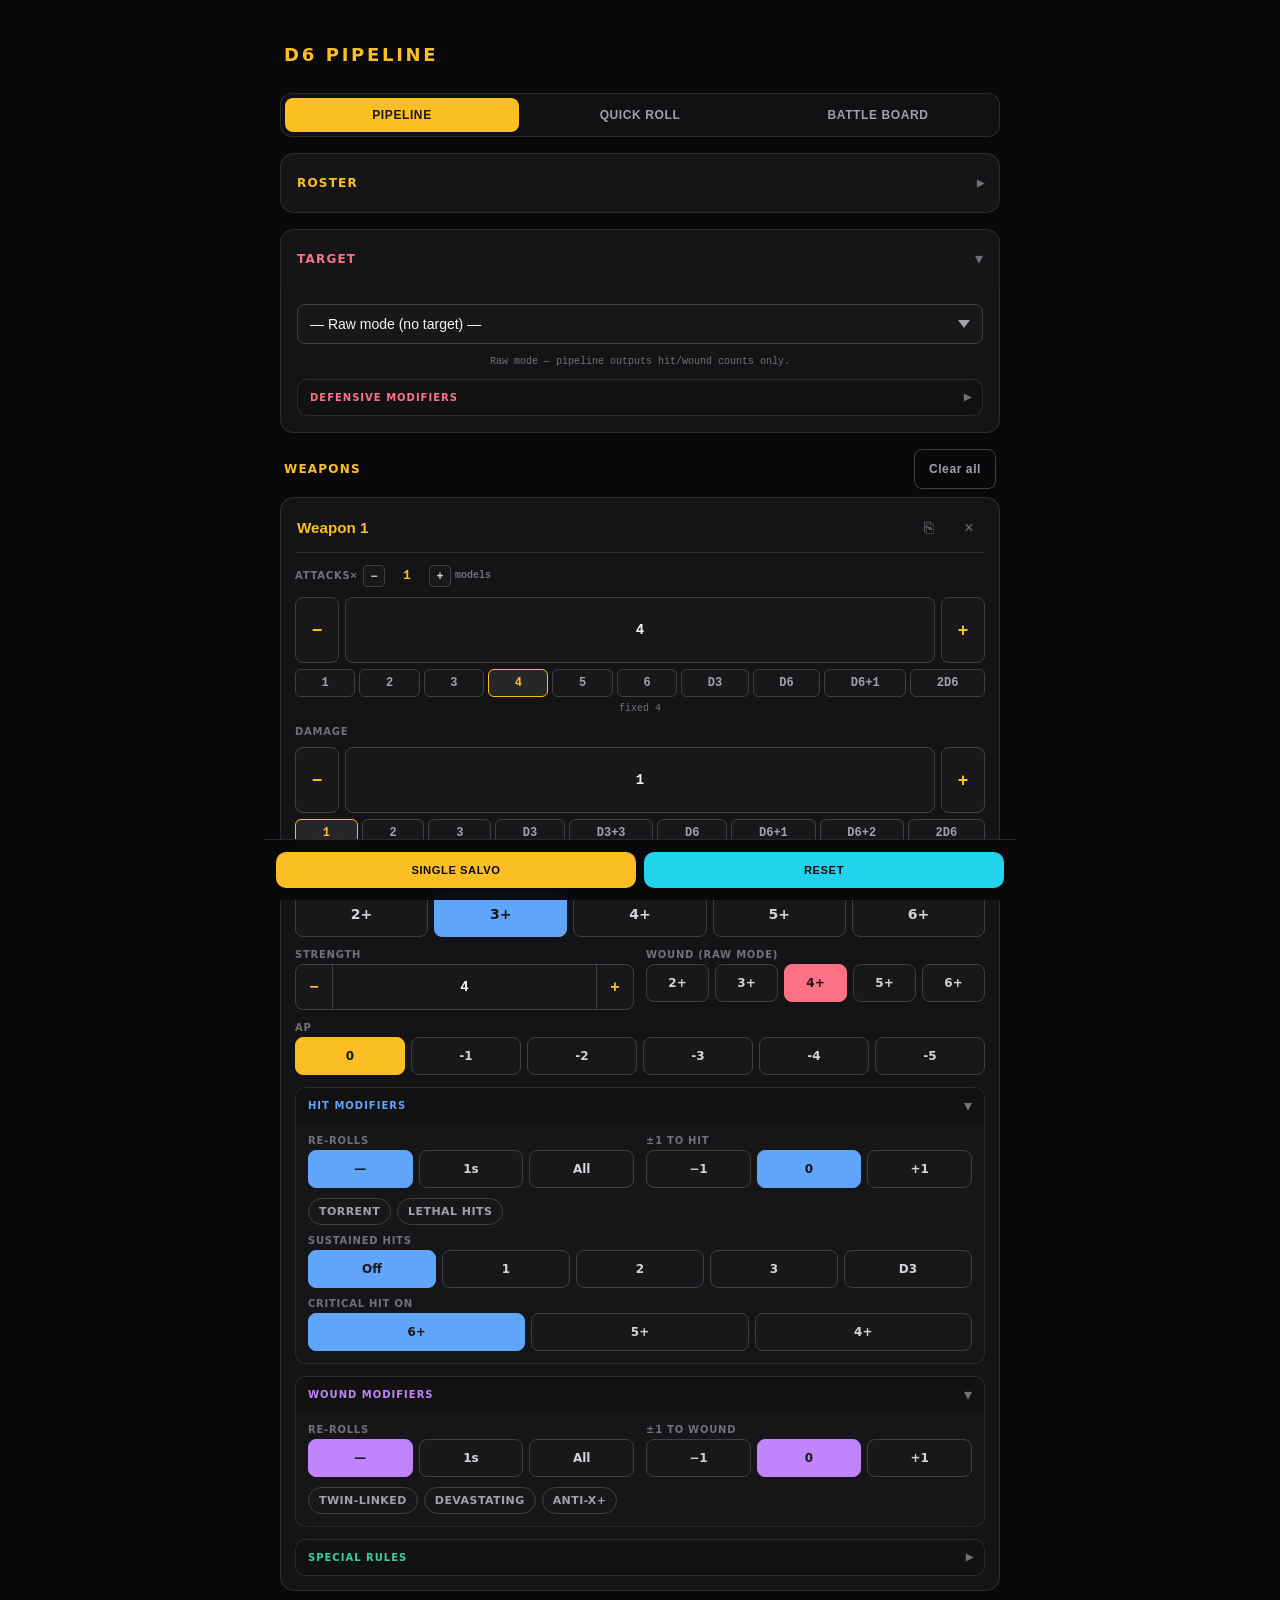
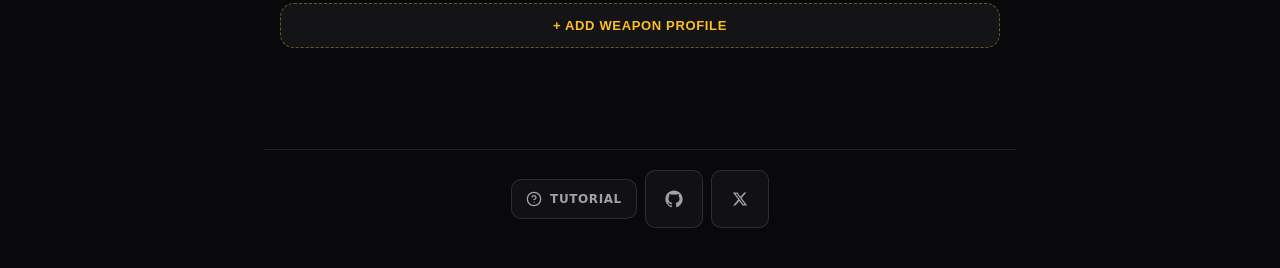
==== commit 7b49bbc7: "fix: added battle board" ====
--- a/index.html
+++ b/index.html
@@ -35,6 +35,7 @@
   <div class="tab-bar" role="tablist" style="margin-bottom: 1rem;">
     <button class="tab-button" data-tab="pipeline" data-active="true" onclick="switchTab('pipeline')">Pipeline</button>
     <button class="tab-button" data-tab="quickroll" data-active="false" onclick="switchTab('quickroll')">Quick Roll</button>
+    <button class="tab-button" data-tab="battle" data-active="false" onclick="switchTab('battle')">Battle Board</button>
   </div>
 
   <!-- ===================================================================
@@ -251,6 +252,70 @@
       <strong style="color:#fbbf24;">Tip:</strong> set a target like 3+ and tap "Re-roll Fails" to simulate a unit re-rolling all failed hits.
       Max-roll dice (6s on D6, 3s on D3) are highlighted as crits.
     </div>
+  </div>
+
+  <!-- ===================================================================
+       BATTLE BOARD TAB — live score / CP tracking + secondary deck
+  ==================================================================== -->
+  <div class="tab-panel" data-tab="battle" data-active="false">
+
+    <!-- Score counters -->
+    <section class="section" style="margin-bottom: 1rem;">
+      <div class="section-body" style="display:flex; flex-direction:column; gap:.75rem;">
+
+        <div class="bb-total" id="bbTotalVp">
+          <span class="bb-total-label">Total VP</span>
+          <span class="bb-total-value" id="bbTotalVpVal">0</span>
+        </div>
+
+        <div class="bb-counters">
+          <div class="bb-counter" data-tone="amber">
+            <div class="bb-counter-label">Primary VP</div>
+            <div class="bb-counter-stepper">
+              <button type="button" class="bb-step" onclick="bbAdjust('primary',-1)" aria-label="Primary VP down">−</button>
+              <span class="bb-counter-value" id="bbPrimaryVal">0</span>
+              <button type="button" class="bb-step" onclick="bbAdjust('primary',1)" aria-label="Primary VP up">+</button>
+            </div>
+          </div>
+          <div class="bb-counter" data-tone="violet">
+            <div class="bb-counter-label">Secondary VP</div>
+            <div class="bb-counter-stepper">
+              <button type="button" class="bb-step" onclick="bbAdjust('secondary',-1)" aria-label="Secondary VP down">−</button>
+              <span class="bb-counter-value" id="bbSecondaryVal">0</span>
+              <button type="button" class="bb-step" onclick="bbAdjust('secondary',1)" aria-label="Secondary VP up">+</button>
+            </div>
+          </div>
+          <div class="bb-counter" data-tone="emerald">
+            <div class="bb-counter-label">Command Points</div>
+            <div class="bb-counter-stepper">
+              <button type="button" class="bb-step" onclick="bbAdjust('cp',-1)" aria-label="Command points down">−</button>
+              <span class="bb-counter-value" id="bbCpVal">0</span>
+              <button type="button" class="bb-step" onclick="bbAdjust('cp',1)" aria-label="Command points up">+</button>
+            </div>
+          </div>
+        </div>
+      </div>
+    </section>
+
+    <!-- Secondary objective deck -->
+    <section class="section" style="margin-bottom: 1rem;">
+      <div class="section-body" style="display:flex; flex-direction:column; gap:.75rem;">
+        <label class="field-label">Secondary Deck</label>
+        <div class="keypad" data-tone="amber" id="bbDeckSelect">
+          <input type="radio" id="bbDeck_attacker" name="bbDeck" value="attacker" checked onchange="setBattleDeck('attacker')"><label for="bbDeck_attacker">Attacker</label>
+          <input type="radio" id="bbDeck_defender" name="bbDeck" value="defender" onchange="setBattleDeck('defender')"><label for="bbDeck_defender">Defender</label>
+        </div>
+
+        <button class="action-btn primary" onclick="drawSecondaries()">Draw 2 Secondaries</button>
+
+        <div id="bbHand" class="bb-hand"></div>
+      </div>
+    </section>
+
+    <div class="action-bar">
+      <button class="action-btn secondary" onclick="resetBattleBoard()">Reset Board</button>
+    </div>
+
   </div>
 
 </main>
@@ -311,6 +376,7 @@
 <div id="toastContainer" class="toast-container"></div>
 
 <script src="data/sample-targets.js"></script>
+<script src="data/secondary-decks.js"></script>
 <script src="app.js"></script>
 </body>
 </html>
--- a/styles.css
+++ b/styles.css
@@ -147,6 +147,30 @@
 }
 .dice-input-field:focus { border-color: #fbbf24; }
 .dice-input-field[data-invalid="true"] { border-color: #fb7185; color: #fb7185; }
+/* − / + counter ticks flanking the dice field, so a custom value can be
+   dialed in by tapping rather than typing into the field. */
+.dice-input-row {
+  display: flex;
+  align-items: stretch;
+  gap: 0.375rem;
+}
+.dice-input-row .dice-input-field { flex: 1 1 auto; }
+.dice-step-btn {
+  flex: 0 0 auto;
+  width: 44px;
+  min-height: 44px;
+  background: #18181b;
+  border: 1px solid #3f3f46;
+  border-radius: 0.5rem;
+  color: #fbbf24;
+  font-weight: 700;
+  font-size: 1.125rem;
+  line-height: 1;
+  cursor: pointer;
+  transition: background 100ms ease;
+}
+.dice-step-btn:hover { background: #27272a; }
+.dice-step-btn:active { background: #3f3f46; }
 .dice-input-chips {
   display: flex;
   flex-wrap: wrap;
@@ -682,6 +706,19 @@
 /* Hide when collapsed */
 [hidden] { display: none !important; }
 
+/* ===== iOS Safari focus-zoom fix =====
+   When an input/select/textarea has font-size < 16px, iOS Safari zooms
+   the page in on focus and does not reliably zoom back out on blur.
+   Bumping to 16px on coarse-pointer (touch) devices only avoids the zoom
+   while keeping the compact text sizes on desktop. */
+@media (hover: none) and (pointer: coarse) {
+  input:not([type="checkbox"]):not([type="radio"]),
+  select,
+  textarea {
+    font-size: 16px !important;
+  }
+}
+
 /* ===== App footer (Tutorial + social links) ===== */
 .app-footer {
   max-width: 720px;
@@ -810,3 +847,134 @@
   color: #fbbf24;
 }
 .tutorial-cta { margin-top: 0.25rem; }
+
+/* ===== Battle Board =====
+   Live score keeping for active play. Counter steppers use large 56px
+   touch targets and sit low in the panel for one-handed thumb reach. */
+.bb-total {
+  display: flex;
+  align-items: baseline;
+  justify-content: space-between;
+  padding: 0.75rem 1rem;
+  background: #18181b;
+  border: 1px solid #3f3f46;
+  border-radius: 0.625rem;
+}
+.bb-total-label {
+  font-size: 0.625rem;
+  font-weight: 800;
+  letter-spacing: 0.1em;
+  text-transform: uppercase;
+  color: #a1a1aa;
+}
+.bb-total-value {
+  font-size: 1.75rem;
+  font-weight: 900;
+  color: #fbbf24;
+  font-family: ui-monospace, SFMono-Regular, Menlo, monospace;
+}
+.bb-counters {
+  display: flex;
+  flex-direction: column;
+  gap: 0.625rem;
+}
+.bb-counter {
+  background: #18181b;
+  border: 1px solid #3f3f46;
+  border-left-width: 3px;
+  border-radius: 0.625rem;
+  padding: 0.625rem 0.75rem;
+}
+.bb-counter[data-tone="amber"]   { border-left-color: #fbbf24; }
+.bb-counter[data-tone="violet"]  { border-left-color: #a78bfa; }
+.bb-counter[data-tone="emerald"] { border-left-color: #34d399; }
+.bb-counter-label {
+  font-size: 0.6875rem;
+  font-weight: 800;
+  letter-spacing: 0.08em;
+  text-transform: uppercase;
+  color: #a1a1aa;
+  margin-bottom: 0.5rem;
+}
+.bb-counter-stepper {
+  display: flex;
+  align-items: center;
+  gap: 0.625rem;
+}
+.bb-step {
+  flex: 0 0 auto;
+  width: 56px;
+  height: 56px;
+  background: #27272a;
+  border: 1px solid #3f3f46;
+  border-radius: 0.5rem;
+  color: #f4f4f5;
+  font-size: 1.75rem;
+  font-weight: 700;
+  line-height: 1;
+  cursor: pointer;
+  transition: background 100ms ease;
+}
+.bb-step:hover { background: #3f3f46; }
+.bb-step:active { background: #52525b; }
+.bb-counter-value {
+  flex: 1 1 auto;
+  text-align: center;
+  font-size: 2rem;
+  font-weight: 900;
+  color: #f4f4f5;
+  font-family: ui-monospace, SFMono-Regular, Menlo, monospace;
+}
+
+.bb-hand {
+  display: flex;
+  flex-direction: column;
+  gap: 0.625rem;
+}
+.bb-card {
+  background: rgba(24, 24, 27, 0.6);
+  border: 1px solid #3f3f46;
+  border-radius: 0.625rem;
+  padding: 0.75rem;
+}
+.bb-card-head {
+  display: flex;
+  align-items: baseline;
+  justify-content: space-between;
+  gap: 0.5rem;
+  margin-bottom: 0.375rem;
+}
+.bb-card-name {
+  font-size: 0.9375rem;
+  font-weight: 800;
+  color: #fbbf24;
+}
+.bb-card-vp {
+  flex: 0 0 auto;
+  font-size: 0.625rem;
+  font-weight: 700;
+  letter-spacing: 0.05em;
+  text-transform: uppercase;
+  color: #a1a1aa;
+  white-space: nowrap;
+}
+.bb-card-text {
+  margin: 0 0 0.625rem;
+  font-size: 0.8125rem;
+  line-height: 1.5;
+  color: #d4d4d8;
+}
+.bb-card-discard {
+  width: 100%;
+  min-height: 44px;
+  background: #18181b;
+  border: 1px solid #3f3f46;
+  border-radius: 0.5rem;
+  color: #a1a1aa;
+  font-size: 0.75rem;
+  font-weight: 700;
+  letter-spacing: 0.03em;
+  cursor: pointer;
+  transition: background 100ms ease, color 100ms ease;
+}
+.bb-card-discard:hover { background: #27272a; color: #fbbf24; }
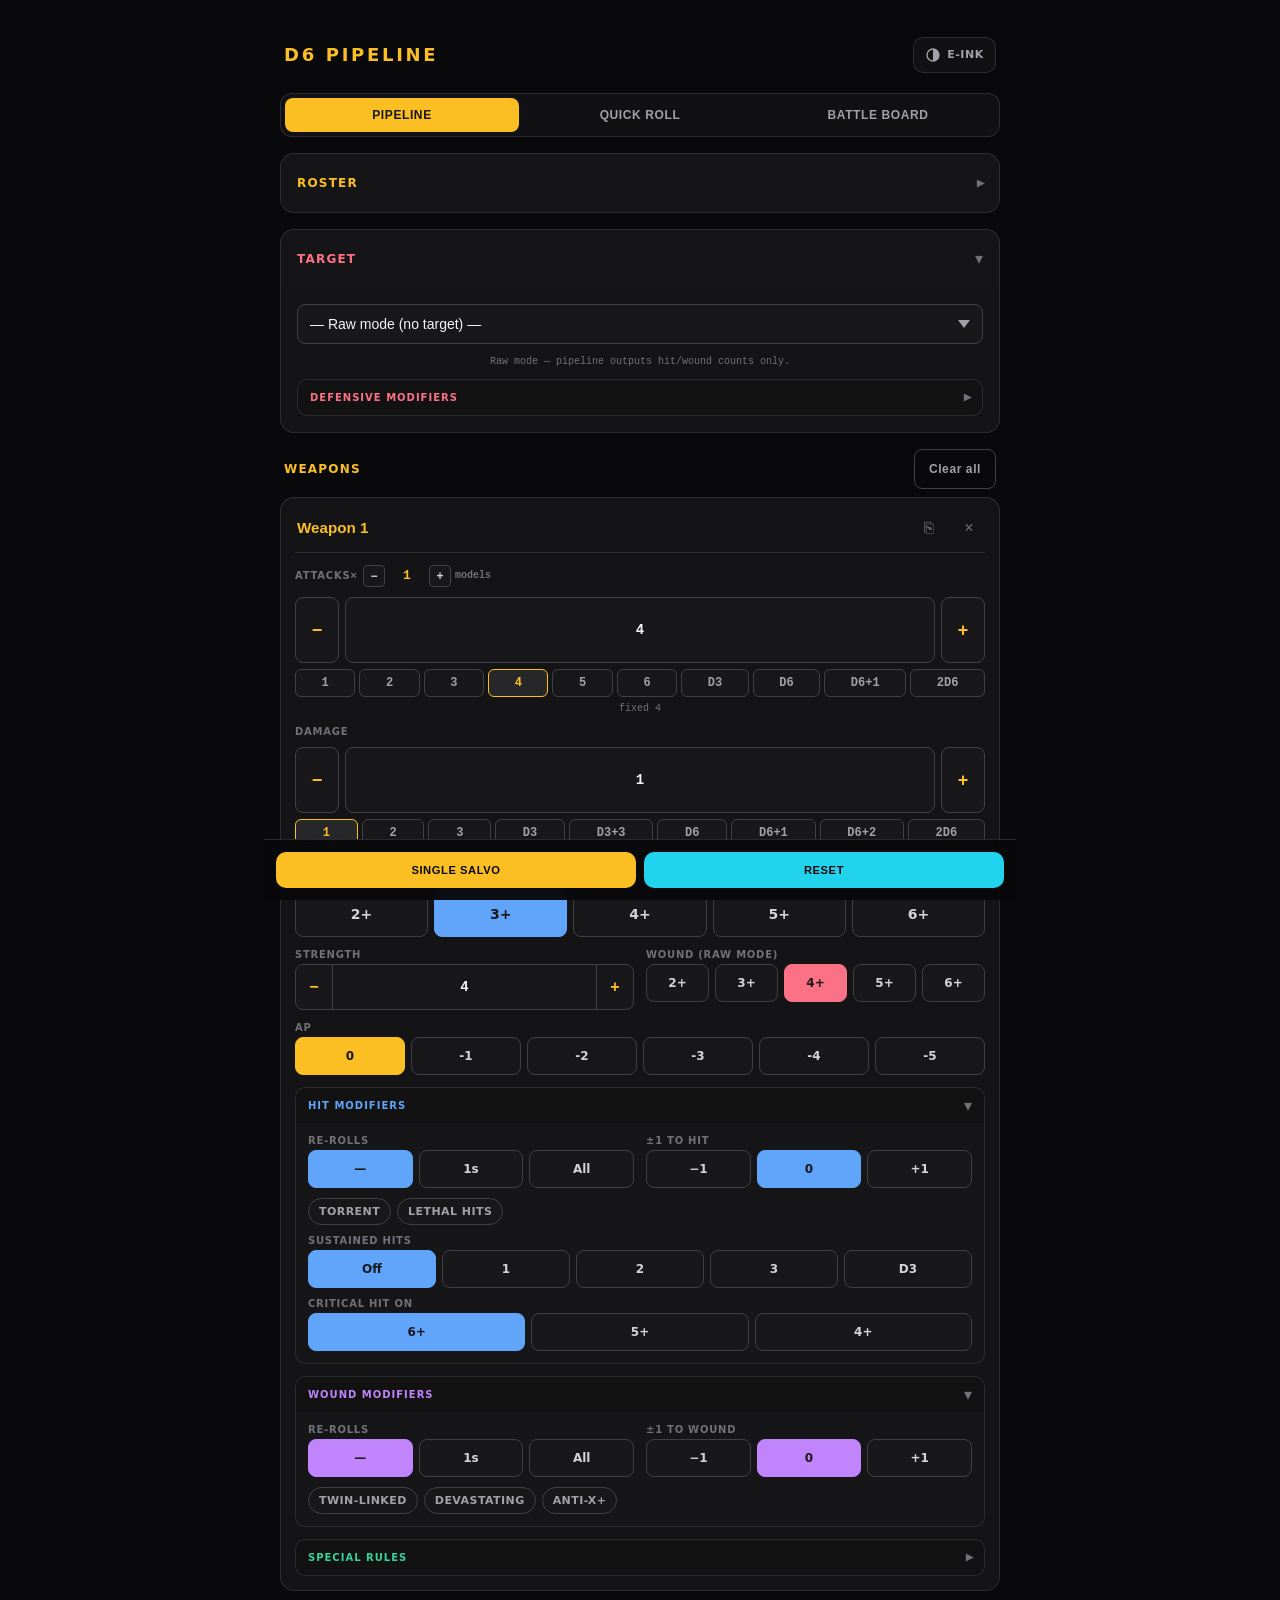
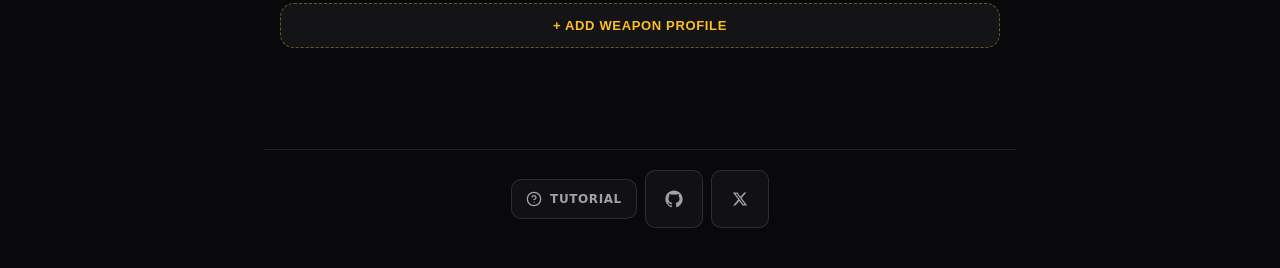
==== commit 4a88c5f2: "feat: initial e-ink compatible theme" ====
--- a/index.html
+++ b/index.html
@@ -22,6 +22,10 @@
   <meta name="apple-mobile-web-app-capable" content="yes">
   <meta name="apple-mobile-web-app-status-bar-style" content="black-translucent">
 
+  <!-- Apply the saved theme before the stylesheet paints so an e-ink
+       screen never flashes the dark theme on load (avoids a full refresh). -->
+  <script>try{var t=localStorage.getItem('wh40k_theme');if(t==='eink')document.documentElement.setAttribute('data-theme','eink');}catch(e){}</script>
+
   <link rel="stylesheet" href="styles.css">
 </head>
 <body class="minimal-scrollbar">
@@ -29,6 +33,13 @@
 <main style="max-width: 720px; margin: 0 auto; padding: 1rem;">
   <header style="display:flex; align-items:center; justify-content:space-between; padding: .5rem .25rem 1rem;">
     <h1 style="font-size: 1.125rem; font-weight: 900; letter-spacing: 0.15em; text-transform: uppercase; color: #fbbf24;">D6&nbsp;Pipeline</h1>
+    <button id="themeToggle" class="theme-toggle" type="button" onclick="toggleTheme()" aria-pressed="false" aria-label="Toggle e-ink theme" title="Toggle e-ink (Kindle) theme">
+      <svg viewBox="0 0 24 24" width="16" height="16" aria-hidden="true">
+        <circle cx="12" cy="12" r="9" fill="none" stroke="currentColor" stroke-width="2"></circle>
+        <path d="M12 3a9 9 0 0 1 0 18z" fill="currentColor"></path>
+      </svg>
+      <span class="theme-toggle-label">E-ink</span>
+    </button>
   </header>
 
   <!-- Tabs -->
@@ -234,23 +245,36 @@
         </div>
 
         <div>
+          <label class="field-label">Crits</label>
+          <div class="toggle-row">
+            <label class="toggle-pill tone-emerald" data-checked="false">
+              <input type="checkbox" id="qrHighlightCrits" onchange="renderQuickRoll()">Highlight Crits
+            </label>
+          </div>
+        </div>
+
+        <div>
           <label class="field-label">Dice Tray</label>
           <div id="qrTray" class="dice-tray"></div>
           <div id="qrSummary" style="margin-top:.5rem; text-align:center; font-size:.8125rem; color:#d4d4d8;"></div>
         </div>
 
-        <div style="display:grid; grid-template-columns: 1fr 1fr 1fr; gap:.5rem;">
+        <div style="display:flex; flex-direction:column; gap:.5rem;">
           <button class="action-btn primary" onclick="quickRoll()">Roll</button>
-          <button class="action-btn secondary" onclick="quickRerollOnes()">Re-roll 1s</button>
-          <button class="action-btn tertiary" onclick="quickRerollFailures()">Re-roll Fails</button>
+          <div style="display:grid; grid-template-columns: 1fr 1fr 1fr; gap:.5rem;">
+            <button class="action-btn secondary" onclick="quickRerollOnes()">Re-roll 1s</button>
+            <button class="action-btn tertiary" onclick="quickRerollFailures()">Re-roll Fails</button>
+            <button class="action-btn tertiary" onclick="quickRerollSuccesses()">Re-roll Successes</button>
+          </div>
         </div>
 
       </div>
     </section>
 
     <div style="padding: 0 .5rem; font-size:.75rem; color:#71717a; line-height:1.6;">
-      <strong style="color:#fbbf24;">Tip:</strong> set a target like 3+ and tap "Re-roll Fails" to simulate a unit re-rolling all failed hits.
-      Max-roll dice (6s on D6, 3s on D3) are highlighted as crits.
+      <strong style="color:#fbbf24;">Tip:</strong> set a target like 3+ and tap "Re-roll Fails" to simulate a unit re-rolling all failed hits,
+      or "Re-roll Successes" for effects that force re-rolling successful dice.
+      Turn on <em>Highlight Crits</em> to flag max-roll dice (6s on D6, 3s on D3).
     </div>
   </div>
 
@@ -262,6 +286,24 @@
     <!-- Score counters -->
     <section class="section" style="margin-bottom: 1rem;">
       <div class="section-body" style="display:flex; flex-direction:column; gap:.75rem;">
+
+        <div class="bb-track">
+          <div class="bb-round">
+            <span class="bb-round-label">Battle Round</span>
+            <div class="bb-round-stepper">
+              <button type="button" class="bb-step small" onclick="bbAdjustRound(-1)" aria-label="Previous round">−</button>
+              <span class="bb-round-value"><span id="bbRoundVal">1</span><span class="bb-round-max"> / 5</span></span>
+              <button type="button" class="bb-step small" onclick="bbAdjustRound(1)" aria-label="Next round">+</button>
+            </div>
+          </div>
+          <div class="bb-turn">
+            <span class="bb-round-label">Turn</span>
+            <div class="keypad compact" id="bbTurnSelect">
+              <input type="radio" id="bbTurn_you" name="bbTurn" value="you" checked onchange="setBattleTurn('you')"><label for="bbTurn_you">You</label>
+              <input type="radio" id="bbTurn_opp" name="bbTurn" value="opp" onchange="setBattleTurn('opp')"><label for="bbTurn_opp">Opponent</label>
+            </div>
+          </div>
+        </div>
 
         <div class="bb-total" id="bbTotalVp">
           <span class="bb-total-label">Total VP</span>
@@ -301,7 +343,7 @@
     <section class="section" style="margin-bottom: 1rem;">
       <div class="section-body" style="display:flex; flex-direction:column; gap:.75rem;">
         <label class="field-label">Secondary Deck</label>
-        <div class="keypad" data-tone="amber" id="bbDeckSelect">
+        <div class="keypad" id="bbDeckSelect">
           <input type="radio" id="bbDeck_attacker" name="bbDeck" value="attacker" checked onchange="setBattleDeck('attacker')"><label for="bbDeck_attacker">Attacker</label>
           <input type="radio" id="bbDeck_defender" name="bbDeck" value="defender" onchange="setBattleDeck('defender')"><label for="bbDeck_defender">Defender</label>
         </div>
--- a/styles.css
+++ b/styles.css
@@ -934,9 +934,13 @@
 .bb-card {
   background: rgba(24, 24, 27, 0.6);
   border: 1px solid #3f3f46;
+  border-left-width: 3px;
   border-radius: 0.625rem;
   padding: 0.75rem;
 }
+/* Card accent by source deck — Attacker red, Defender green. */
+.bb-card[data-deck="attacker"] { border-left-color: #ef4444; }
+.bb-card[data-deck="defender"] { border-left-color: #22c55e; }
 .bb-card-head {
   display: flex;
   align-items: baseline;
@@ -978,3 +982,158 @@
   transition: background 100ms ease, color 100ms ease;
 }
 .bb-card-discard:hover { background: #27272a; color: #fbbf24; }
+
+/* Deck selector — Attacker accent red, Defender accent green. */
+#bbDeckSelect input[value="attacker"]:checked + label {
+  background: #ef4444; border-color: #ef4444; color: #450a0a;
+}
+#bbDeckSelect input[value="defender"]:checked + label {
+  background: #22c55e; border-color: #22c55e; color: #052e16;
+}
+
+/* Round + turn tracker row */
+.bb-track {
+  display: flex;
+  flex-wrap: wrap;
+  gap: 0.625rem;
+}
+.bb-round, .bb-turn {
+  flex: 1 1 0;
+  min-width: 150px;
+  display: flex;
+  flex-direction: column;
+  gap: 0.375rem;
+  background: #18181b;
+  border: 1px solid #3f3f46;
+  border-radius: 0.625rem;
+  padding: 0.625rem 0.75rem;
+}
+.bb-round-label {
+  font-size: 0.6875rem;
+  font-weight: 800;
+  letter-spacing: 0.08em;
+  text-transform: uppercase;
+  color: #a1a1aa;
+}
+.bb-round-stepper {
+  display: flex;
+  align-items: center;
+  gap: 0.5rem;
+}
+.bb-round-value {
+  flex: 1 1 auto;
+  text-align: center;
+  font-size: 1.5rem;
+  font-weight: 900;
+  color: #f4f4f5;
+  font-family: ui-monospace, SFMono-Regular, Menlo, monospace;
+}
+.bb-round-max { color: #71717a; font-size: 1rem; font-weight: 700; }
+.bb-step.small { width: 44px; height: 44px; font-size: 1.375rem; }
+.bb-turn .keypad { flex: 1 1 auto; }
+
+/* ===== Theme toggle button (header) ===== */
+.theme-toggle {
+  display: inline-flex;
+  align-items: center;
+  gap: 0.4rem;
+  min-height: 36px;
+  padding: 0.4rem 0.7rem;
+  background: rgba(24, 24, 27, 0.6);
+  border: 1px solid rgba(63, 63, 70, 0.6);
+  border-radius: 0.625rem;
+  color: #a1a1aa;
+  font-family: inherit;
+  font-size: 0.6875rem;
+  font-weight: 800;
+  letter-spacing: 0.05em;
+  text-transform: uppercase;
+  cursor: pointer;
+  transition: background 100ms ease, color 100ms ease, border-color 100ms ease;
+}
+.theme-toggle:hover, .theme-toggle:focus-visible {
+  color: #fbbf24;
+  border-color: rgba(251, 191, 36, 0.6);
+  outline: none;
+}
+.theme-toggle svg { display: block; }
+
+/* ===================================================================
+   E-INK THEME  —  high-contrast pure black-on-white for Kindle Scribe
+   and similar reflective screens. Scoped to html[data-theme="eink"].
+
+   Principles: no backlight + slow partial-refresh + grayscale only, so
+   we drop every colour accent to black, kill animations/transitions/
+   blur, force solid black borders, and invert selected/active controls
+   to black-fill/white-text instead of relying on hue.
+=================================================================== */
+
+/* Kill motion + translucency + glow; force every border to solid black.
+   border-color on elements with no border is a no-op, so this is safe. */
+html[data-theme="eink"] *,
+html[data-theme="eink"] *::before,
+html[data-theme="eink"] *::after {
+  transition: none !important;
+  animation: none !important;
+  box-shadow: none !important;
+  text-shadow: none !important;
+  backdrop-filter: none !important;
+  -webkit-backdrop-filter: none !important;
+  border-color: #000 !important;
+}
+
+/* Page + all text default to black on white. background-color (not the
+   shorthand) preserves background-images like the <select> arrow. */
+html[data-theme="eink"],
+html[data-theme="eink"] body { background: #fff !important; }
+html[data-theme="eink"] body,
+html[data-theme="eink"] body * { color: #000 !important; }
+html[data-theme="eink"] * { background-color: #fff !important; }
+
+/* Headers keep a hairline divider instead of a fill. */
+html[data-theme="eink"] .section-header,
+html[data-theme="eink"] .modifier-section-header {
+  border-bottom: 1px solid #000;
+}
+
+/* Inverted (selected / active / primary) controls: black fill, white text. */
+html[data-theme="eink"] .tab-button[data-active="true"],
+html[data-theme="eink"] .keypad input[type="radio"]:checked + label,
+html[data-theme="eink"] .toggle-pill[data-checked="true"],
+html[data-theme="eink"] .action-btn,
+html[data-theme="eink"] .btn.btn-primary,
+html[data-theme="eink"] .die.success,
+html[data-theme="eink"] .die.crit,
+html[data-theme="eink"] #bbDeckSelect input[type="radio"]:checked + label,
+html[data-theme="eink"] #bbTurnSelect input[type="radio"]:checked + label {
+  background-color: #000 !important;
+  color: #fff !important;
+  border-color: #000 !important;
+}
+
+/* A crit is a filled die with a white inner ring so it reads distinctly
+   from an ordinary success at a glance (uses border, not box-shadow). */
+html[data-theme="eink"] .die.crit { outline: 2px solid #fff; outline-offset: -5px; }
+
+/* Failed / rolled-1 dice stay hollow (white with black border). */
+html[data-theme="eink"] .die.fail,
+html[data-theme="eink"] .die.one {
+  background-color: #fff !important;
+  color: #000 !important;
+}
+
+/* Deck cards lose the red/green hue; distinguish by left-border weight. */
+html[data-theme="eink"] .bb-card { border-left-width: 4px; }
+html[data-theme="eink"] .bb-card[data-deck="defender"] { border-left-style: dashed; }
+
+/* Dashed accents → solid black so they don't read as faint on e-ink. */
+html[data-theme="eink"] .add-weapon-btn,
+html[data-theme="eink"] #customUnitPanel { border-style: solid !important; }
+
+/* Dialog backdrop: near-white instead of a dark wash (avoids a full
+   black refresh); the dialog's black border keeps it distinct. */
+html[data-theme="eink"] .tutorial-dialog::backdrop {
+  background: rgba(255, 255, 255, 0.85);
+  backdrop-filter: none;
+  -webkit-backdrop-filter: none;
+}
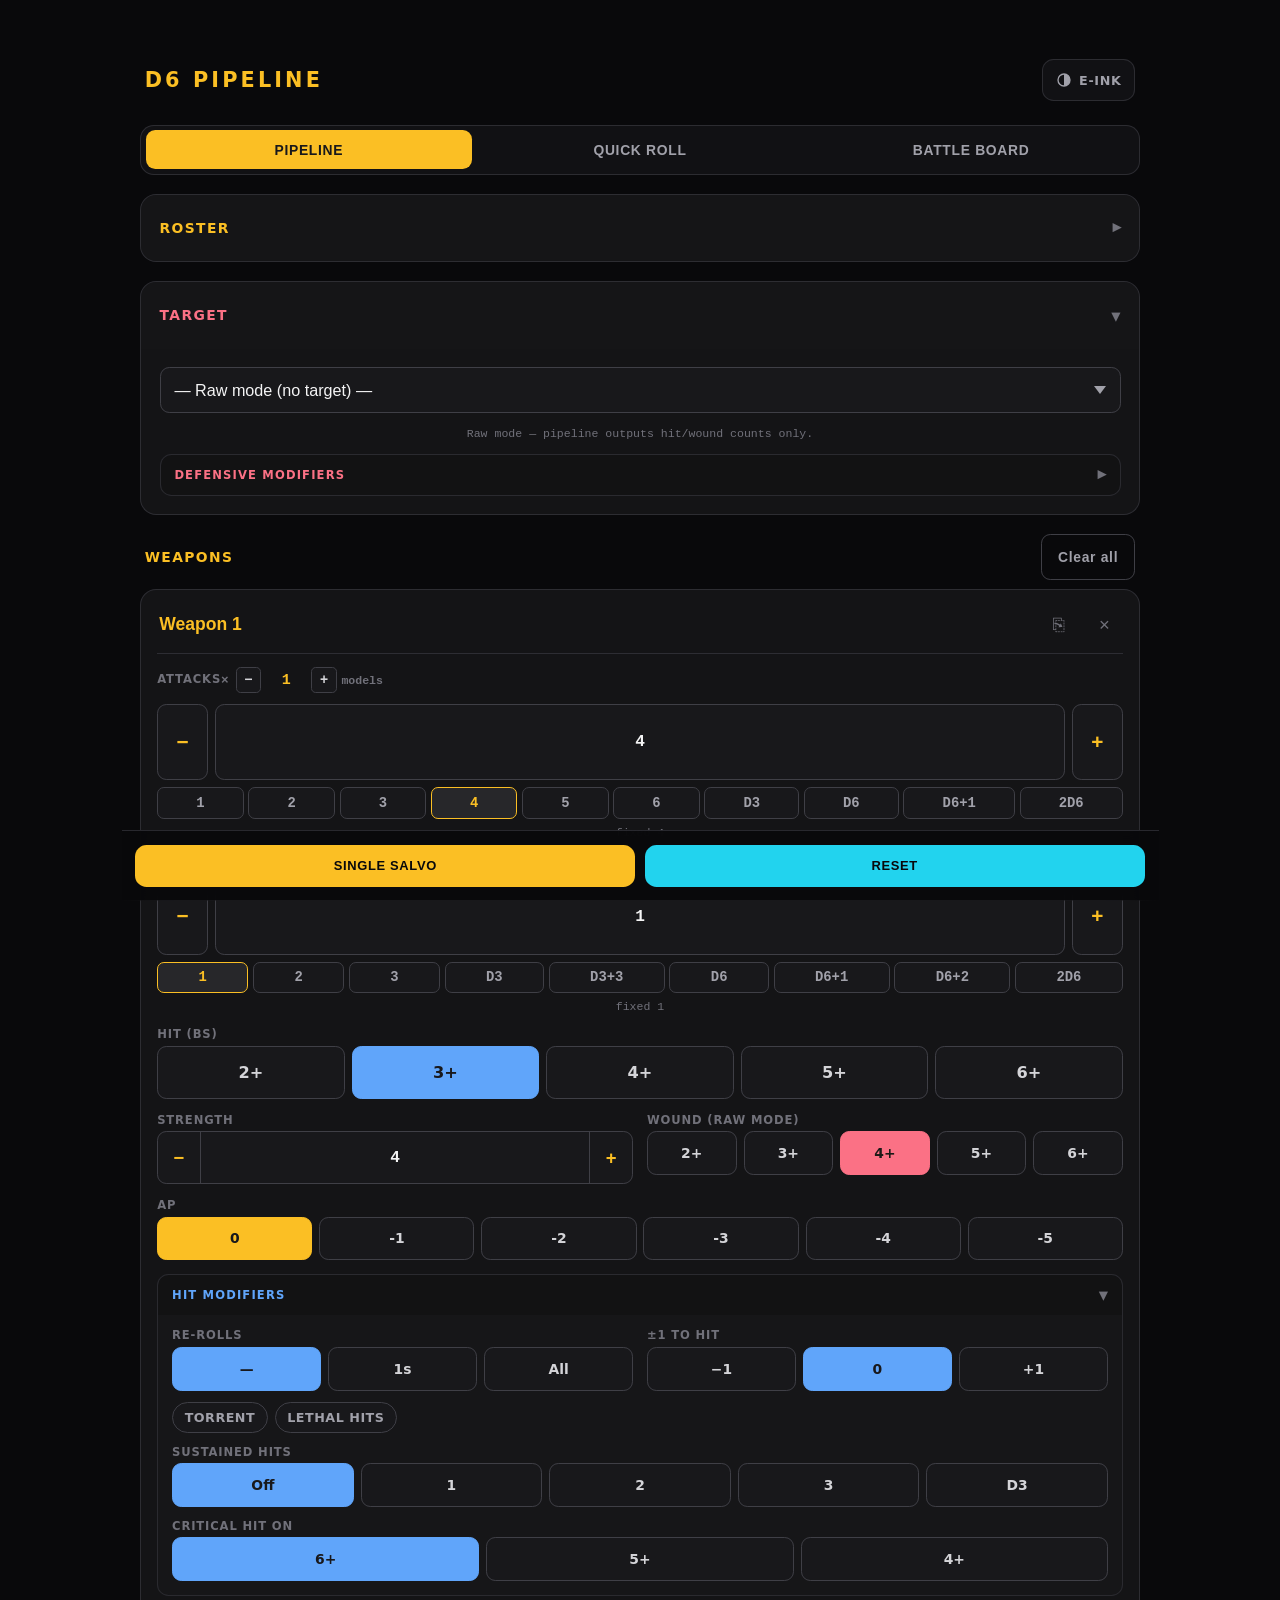
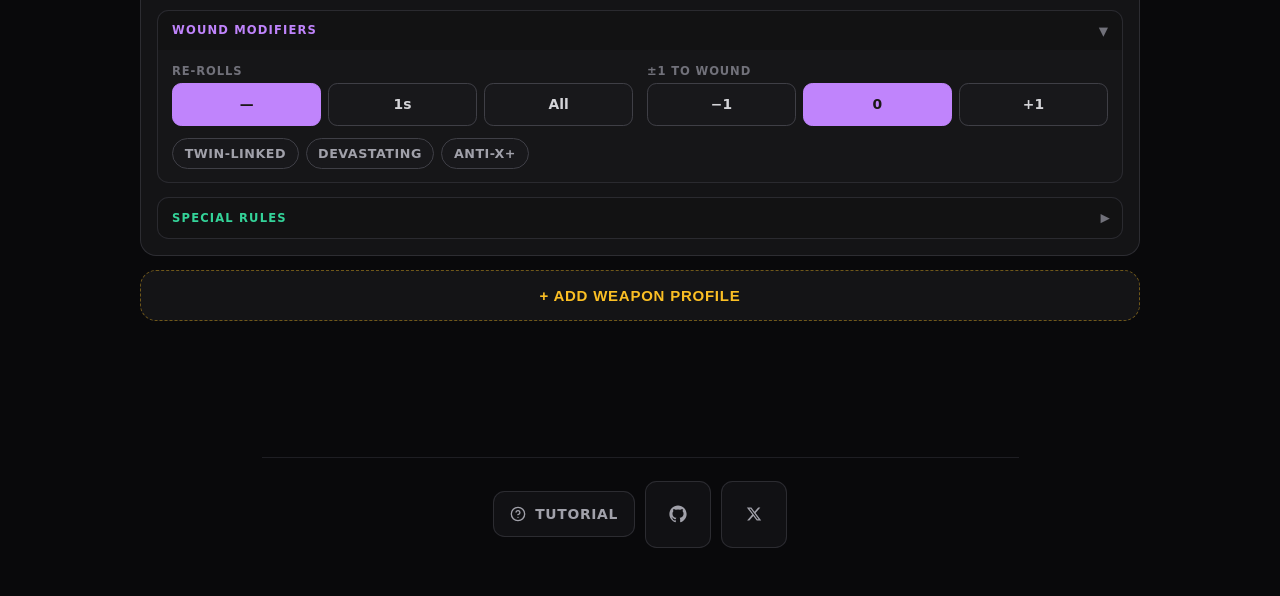
==== commit f524a4b9: "fix: update responsive design improv" ====
--- a/index.html
+++ b/index.html
@@ -22,15 +22,74 @@
   <meta name="apple-mobile-web-app-capable" content="yes">
   <meta name="apple-mobile-web-app-status-bar-style" content="black-translucent">
 
-  <!-- Apply the saved theme before the stylesheet paints so an e-ink
-       screen never flashes the dark theme on load (avoids a full refresh). -->
-  <script>try{var t=localStorage.getItem('wh40k_theme');if(t==='eink')document.documentElement.setAttribute('data-theme','eink');}catch(e){}</script>
-
-  <link rel="stylesheet" href="styles.css">
+  <!-- Theme is handled entirely by this tiny inline script — NOT by the
+       heavy app.js — so it works even when a low-powered e-ink browser
+       (e.g. Kindle Scribe) struggles to load/run the main bundle. It also
+       runs before the stylesheet paints, so the e-ink screen never flashes
+       the dark theme on load. Force e-ink with ?theme=eink (bookmarkable on
+       the Kindle so no tap is needed at all). -->
+  <script>
+  (function () {
+    function apply(t) {
+      t = (t === 'eink') ? 'eink' : 'dark';
+      document.documentElement.setAttribute('data-theme', t);
+      try { localStorage.setItem('wh40k_theme', t); } catch (e) {}
+      var m = document.querySelector('meta[name="theme-color"]');
+      if (m) m.setAttribute('content', t === 'eink' ? '#ffffff' : '#09090b');
+      var b = document.getElementById('themeToggle');
+      if (b) {
+        b.setAttribute('aria-pressed', t === 'eink' ? 'true' : 'false');
+        var l = b.querySelector('.theme-toggle-label');
+        if (l) l.textContent = (t === 'eink') ? 'Dark' : 'E-ink';
+      }
+    }
+    window.applyTheme = apply;
+    window.toggleTheme = function () {
+      var cur = document.documentElement.getAttribute('data-theme') === 'eink' ? 'eink' : 'dark';
+      apply(cur === 'eink' ? 'dark' : 'eink');
+    };
+    // Initial theme: a ?theme= (or bare ?eink) URL param wins, else the
+    // saved choice, else dark. Set before paint to avoid a flash.
+    var initial = 'dark';
+    try {
+      var q = location.search;
+      if (/[?&](theme=eink|eink)\b/.test(q)) initial = 'eink';
+      else if (/[?&]theme=dark\b/.test(q)) initial = 'dark';
+      else initial = localStorage.getItem('wh40k_theme') || 'dark';
+    } catch (e) {}
+    document.documentElement.setAttribute('data-theme', initial === 'eink' ? 'eink' : 'dark');
+    // Sync the toggle button's label once the DOM exists (independent of app.js).
+    document.addEventListener('DOMContentLoaded', function () {
+      apply(document.documentElement.getAttribute('data-theme'));
+    });
+  })();
+  </script>
+
+  <!-- On-screen error reporter: the Kindle has no dev tools, so surface any
+       uncaught error (including a script that fails to parse) in a visible
+       box. Harmless when there are no errors; ES5-safe on purpose. -->
+  <script>
+  window.addEventListener('error', function (e) {
+    try {
+      var box = document.getElementById('jsErrorBox');
+      if (!box) {
+        box = document.createElement('div');
+        box.id = 'jsErrorBox';
+        box.style.cssText = 'position:fixed;left:0;right:0;bottom:0;z-index:99999;background:#fff;color:#000;border-top:3px solid #000;font:12px/1.4 monospace;padding:8px;white-space:pre-wrap;max-height:45%;overflow:auto';
+        (document.body || document.documentElement).appendChild(box);
+      }
+      var msg = (e && e.message) ? e.message : 'Unknown error';
+      var where = (e && e.filename) ? (' @ ' + String(e.filename).split('/').pop() + ':' + (e.lineno || '?')) : '';
+      box.textContent = 'JS ERROR — ' + msg + where;
+    } catch (x) {}
+  });
+  </script>
+
+  <link rel="stylesheet" href="styles.css?v=20260614c">
 </head>
 <body class="minimal-scrollbar">
 
-<main style="max-width: 720px; margin: 0 auto; padding: 1rem;">
+<main class="app-main">
   <header style="display:flex; align-items:center; justify-content:space-between; padding: .5rem .25rem 1rem;">
     <h1 style="font-size: 1.125rem; font-weight: 900; letter-spacing: 0.15em; text-transform: uppercase; color: #fbbf24;">D6&nbsp;Pipeline</h1>
     <button id="themeToggle" class="theme-toggle" type="button" onclick="toggleTheme()" aria-pressed="false" aria-label="Toggle e-ink theme" title="Toggle e-ink (Kindle) theme">
@@ -417,8 +476,8 @@
 
 <div id="toastContainer" class="toast-container"></div>
 
-<script src="data/sample-targets.js"></script>
-<script src="data/secondary-decks.js"></script>
-<script src="app.js"></script>
+<script src="data/sample-targets.js?v=20260614c"></script>
+<script src="data/secondary-decks.js?v=20260614c"></script>
+<script src="app.js?v=20260614c"></script>
 </body>
 </html>
--- a/styles.css
+++ b/styles.css
@@ -4,6 +4,34 @@
   font-family: ui-sans-serif, system-ui, -apple-system, "Segoe UI", Roboto, sans-serif;
   color: #f4f4f5;
   -webkit-tap-highlight-color: transparent;
+}
+
+/* ===== Responsive layout & scaling =====
+   The content column is centred and capped on phones. On larger screens
+   (tablets, the Kindle Scribe) we widen the column to use the space and
+   bump the ROOT font-size — since nearly all sizing (text, padding, and
+   the tap targets, which were converted from px to rem) is rem-based, a
+   single root bump scales the whole UI, buttons included. Breakpoints
+   only (no clamp()/min()/max()) for old e-ink WebKit compatibility. */
+.app-main {
+  max-width: 720px;
+  margin: 0 auto;
+  padding: 1rem;
+}
+@media (min-width: 700px) {
+  html { font-size: 17px; }
+  .app-main { max-width: 880px; padding: 1.5rem; }
+  .app-footer { max-width: 880px; }
+}
+@media (min-width: 1000px) {
+  html { font-size: 18.5px; }
+  .app-main { max-width: 1000px; padding: 2rem; }
+  .app-footer { max-width: 1000px; }
+}
+@media (min-width: 1300px) {
+  html { font-size: 20px; }
+  .app-main { max-width: 1080px; }
+  .app-footer { max-width: 1080px; }
 }
 
 /* Minimal scrollbar */
@@ -91,7 +119,7 @@
   display: flex;
   align-items: center;
   justify-content: center;
-  min-height: 44px;
+  min-height: 2.75rem;
   padding: 0 0.25rem;
   background: #18181b;
   border: 1px solid #3f3f46;
@@ -115,7 +143,7 @@
 }
 
 /* Compact keypad variant (smaller buttons) */
-.keypad.compact label { min-height: 36px; font-size: 0.75rem; }
+.keypad.compact label { min-height: 2.25rem; font-size: 0.75rem; }
 
 /* Tone variants — recolor the checked state */
 .keypad[data-tone="blue"] input[type="radio"]:checked + label { background: #60a5fa; border-color: #60a5fa; }
@@ -143,7 +171,7 @@
   font-weight: 600;
   text-align: center;
   outline: none;
-  min-height: 44px;
+  min-height: 2.75rem;
 }
 .dice-input-field:focus { border-color: #fbbf24; }
 .dice-input-field[data-invalid="true"] { border-color: #fb7185; color: #fb7185; }
@@ -157,8 +185,8 @@
 .dice-input-row .dice-input-field { flex: 1 1 auto; }
 .dice-step-btn {
   flex: 0 0 auto;
-  width: 44px;
-  min-height: 44px;
+  width: 2.75rem;
+  min-height: 2.75rem;
   background: #18181b;
   border: 1px solid #3f3f46;
   border-radius: 0.5rem;
@@ -178,7 +206,7 @@
 }
 .dice-chip {
   flex: 1 1 auto;
-  min-width: 44px;
+  min-width: 2.75rem;
   padding: 0.375rem 0.5rem;
   background: #18181b;
   border: 1px solid #3f3f46;
@@ -224,8 +252,8 @@
 }
 .models-firing .mf-x { color: #71717a; padding-right: 0.125rem; }
 .models-firing .mf-btn {
-  width: 22px;
-  height: 22px;
+  width: 1.375rem;
+  height: 1.375rem;
   border: 1px solid #3f3f46;
   background: #18181b;
   border-radius: 0.25rem;
@@ -238,7 +266,7 @@
 }
 .models-firing .mf-btn:hover { background: #27272a; color: #fbbf24; }
 .models-firing .mf-input {
-  width: 32px;
+  width: 2rem;
   text-align: center;
   background: transparent;
   border: none;
@@ -261,11 +289,11 @@
   border: 1px solid #3f3f46;
   border-radius: 0.5rem;
   overflow: hidden;
-  min-height: 44px;
+  min-height: 2.75rem;
 }
 .stepper button {
   flex: 0 0 auto;
-  width: 36px;
+  width: 2.25rem;
   background: transparent;
   border: none;
   color: #fbbf24;
@@ -338,8 +366,8 @@
 
 .weapon-action-btn {
   flex: 0 0 auto;
-  width: 32px;
-  height: 32px;
+  width: 2rem;
+  height: 2rem;
   background: transparent;
   border: none;
   color: #71717a;
@@ -561,8 +589,8 @@
   min-height: 96px;
 }
 .die {
-  width: 44px;
-  height: 44px;
+  width: 2.75rem;
+  height: 2.75rem;
   display: flex;
   align-items: center;
   justify-content: center;
@@ -605,7 +633,7 @@
   color: #f4f4f5;
   font-size: 0.875rem;
   outline: none;
-  min-height: 40px;
+  min-height: 2.5rem;
 }
 .text-input:focus { border-color: #fbbf24; }
 .select-input {
@@ -617,7 +645,7 @@
   color: #f4f4f5;
   font-size: 0.875rem;
   outline: none;
-  min-height: 40px;
+  min-height: 2.5rem;
   -webkit-appearance: none;
   appearance: none;
   background-image: url("data:image/svg+xml,%3Csvg xmlns='http://www.w3.org/2000/svg' width='12' height='8' viewBox='0 0 12 8'%3E%3Cpath fill='%23a1a1aa' d='M6 8L0 0h12z'/%3E%3C/svg%3E");
@@ -637,7 +665,7 @@
   font-weight: 800;
   letter-spacing: 0.05em;
   cursor: pointer;
-  min-height: 40px;
+  min-height: 2.5rem;
   transition: filter 100ms ease;
 }
 .btn:hover { filter: brightness(1.1); }
@@ -736,7 +764,7 @@
   align-items: center;
   justify-content: center;
   gap: 0.5rem;
-  min-height: 40px;
+  min-height: 2.5rem;
   padding: 0.5rem 0.875rem;
   background: rgba(24, 24, 27, 0.6);
   border: 1px solid rgba(63, 63, 70, 0.6);
@@ -751,7 +779,7 @@
   cursor: pointer;
   transition: background 100ms ease, color 100ms ease, border-color 100ms ease;
 }
-.footer-link.icon-only { padding: 0.5rem; min-width: 40px; }
+.footer-link.icon-only { padding: 0.5rem; min-width: 2.5rem; }
 .footer-link:hover, .footer-link:focus-visible {
   background: rgba(39, 39, 42, 0.9);
   color: #fbbf24;
@@ -802,8 +830,8 @@
 }
 .tutorial-close {
   flex: 0 0 auto;
-  width: 32px;
-  height: 32px;
+  width: 2rem;
+  height: 2rem;
   background: transparent;
   border: none;
   border-radius: 0.5rem;
@@ -903,8 +931,8 @@
 }
 .bb-step {
   flex: 0 0 auto;
-  width: 56px;
-  height: 56px;
+  width: 3.5rem;
+  height: 3.5rem;
   background: #27272a;
   border: 1px solid #3f3f46;
   border-radius: 0.5rem;
@@ -970,7 +998,7 @@
 }
 .bb-card-discard {
   width: 100%;
-  min-height: 44px;
+  min-height: 2.75rem;
   background: #18181b;
   border: 1px solid #3f3f46;
   border-radius: 0.5rem;
@@ -1029,7 +1057,7 @@
   font-family: ui-monospace, SFMono-Regular, Menlo, monospace;
 }
 .bb-round-max { color: #71717a; font-size: 1rem; font-weight: 700; }
-.bb-step.small { width: 44px; height: 44px; font-size: 1.375rem; }
+.bb-step.small { width: 2.75rem; height: 2.75rem; font-size: 1.375rem; }
 .bb-turn .keypad { flex: 1 1 auto; }
 
 /* ===== Theme toggle button (header) ===== */
@@ -1037,7 +1065,7 @@
   display: inline-flex;
   align-items: center;
   gap: 0.4rem;
-  min-height: 36px;
+  min-height: 2.25rem;
   padding: 0.4rem 0.7rem;
   background: rgba(24, 24, 27, 0.6);
   border: 1px solid rgba(63, 63, 70, 0.6);
